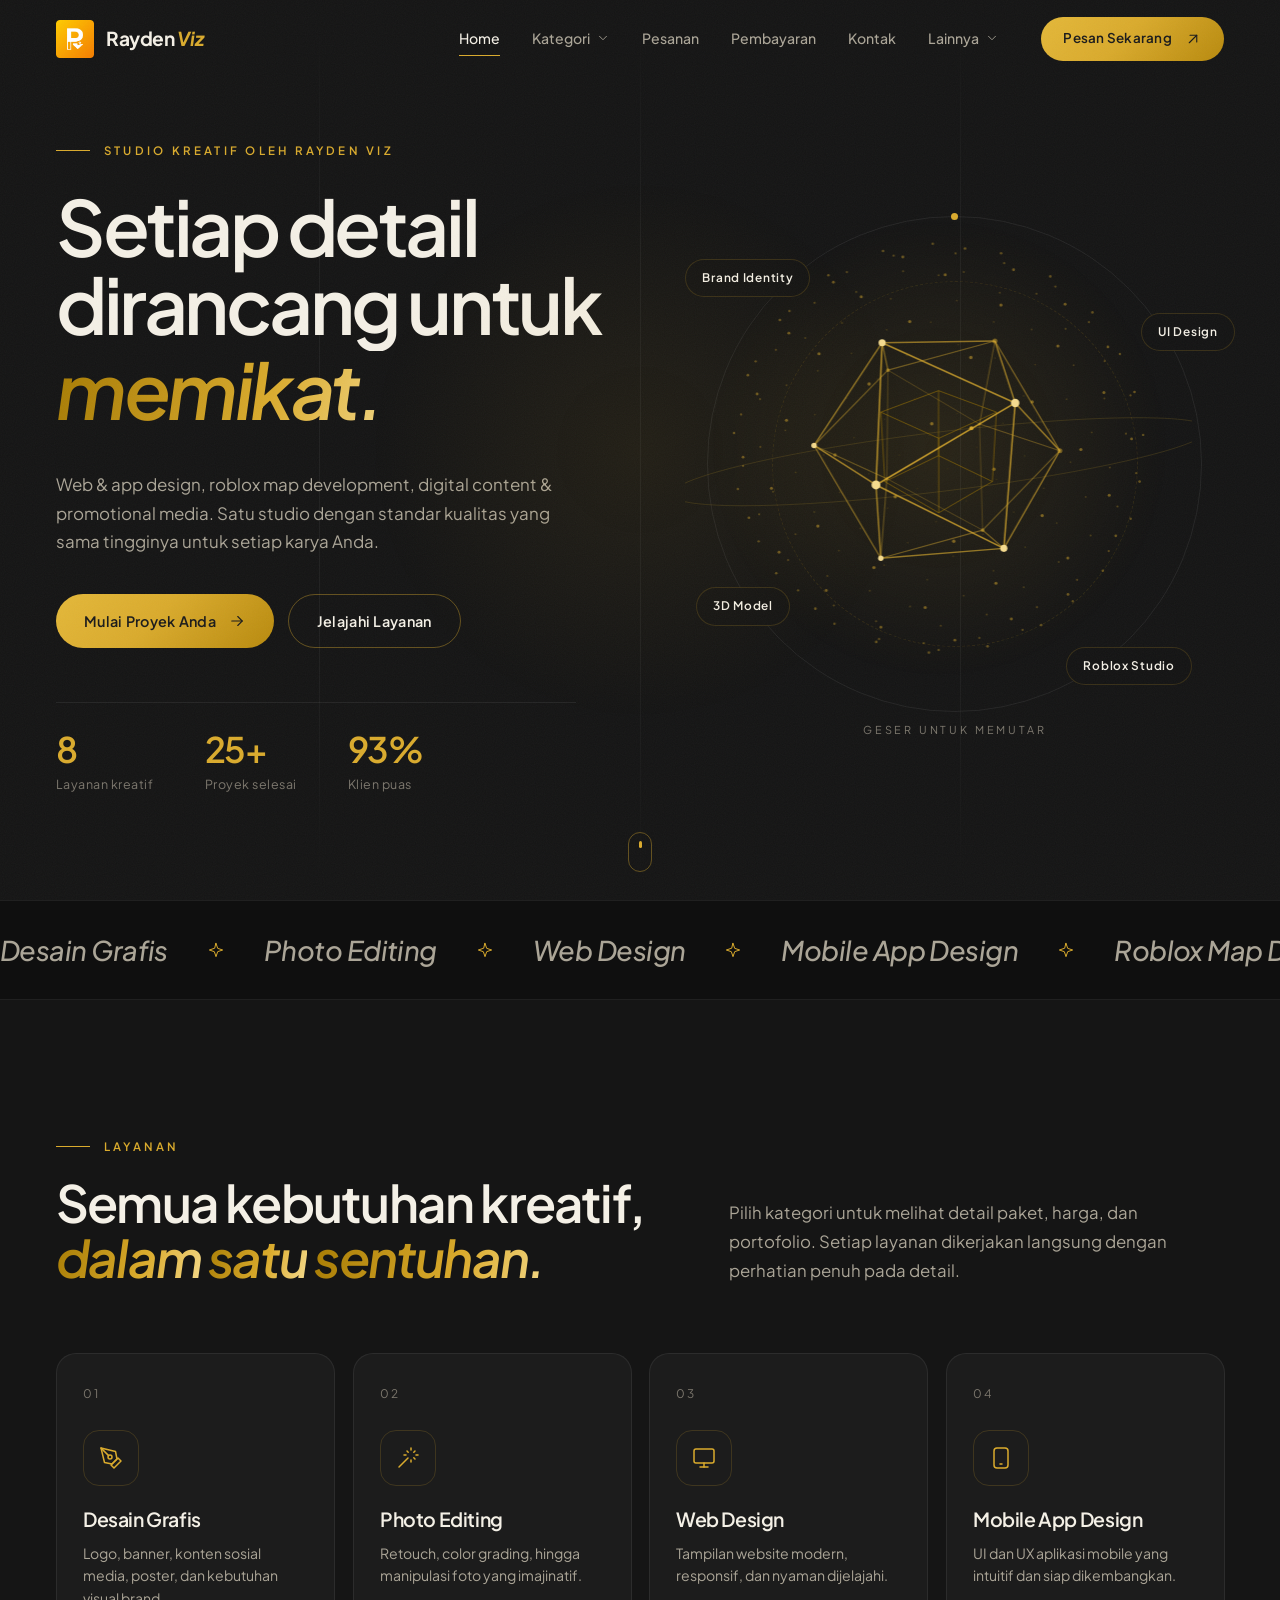
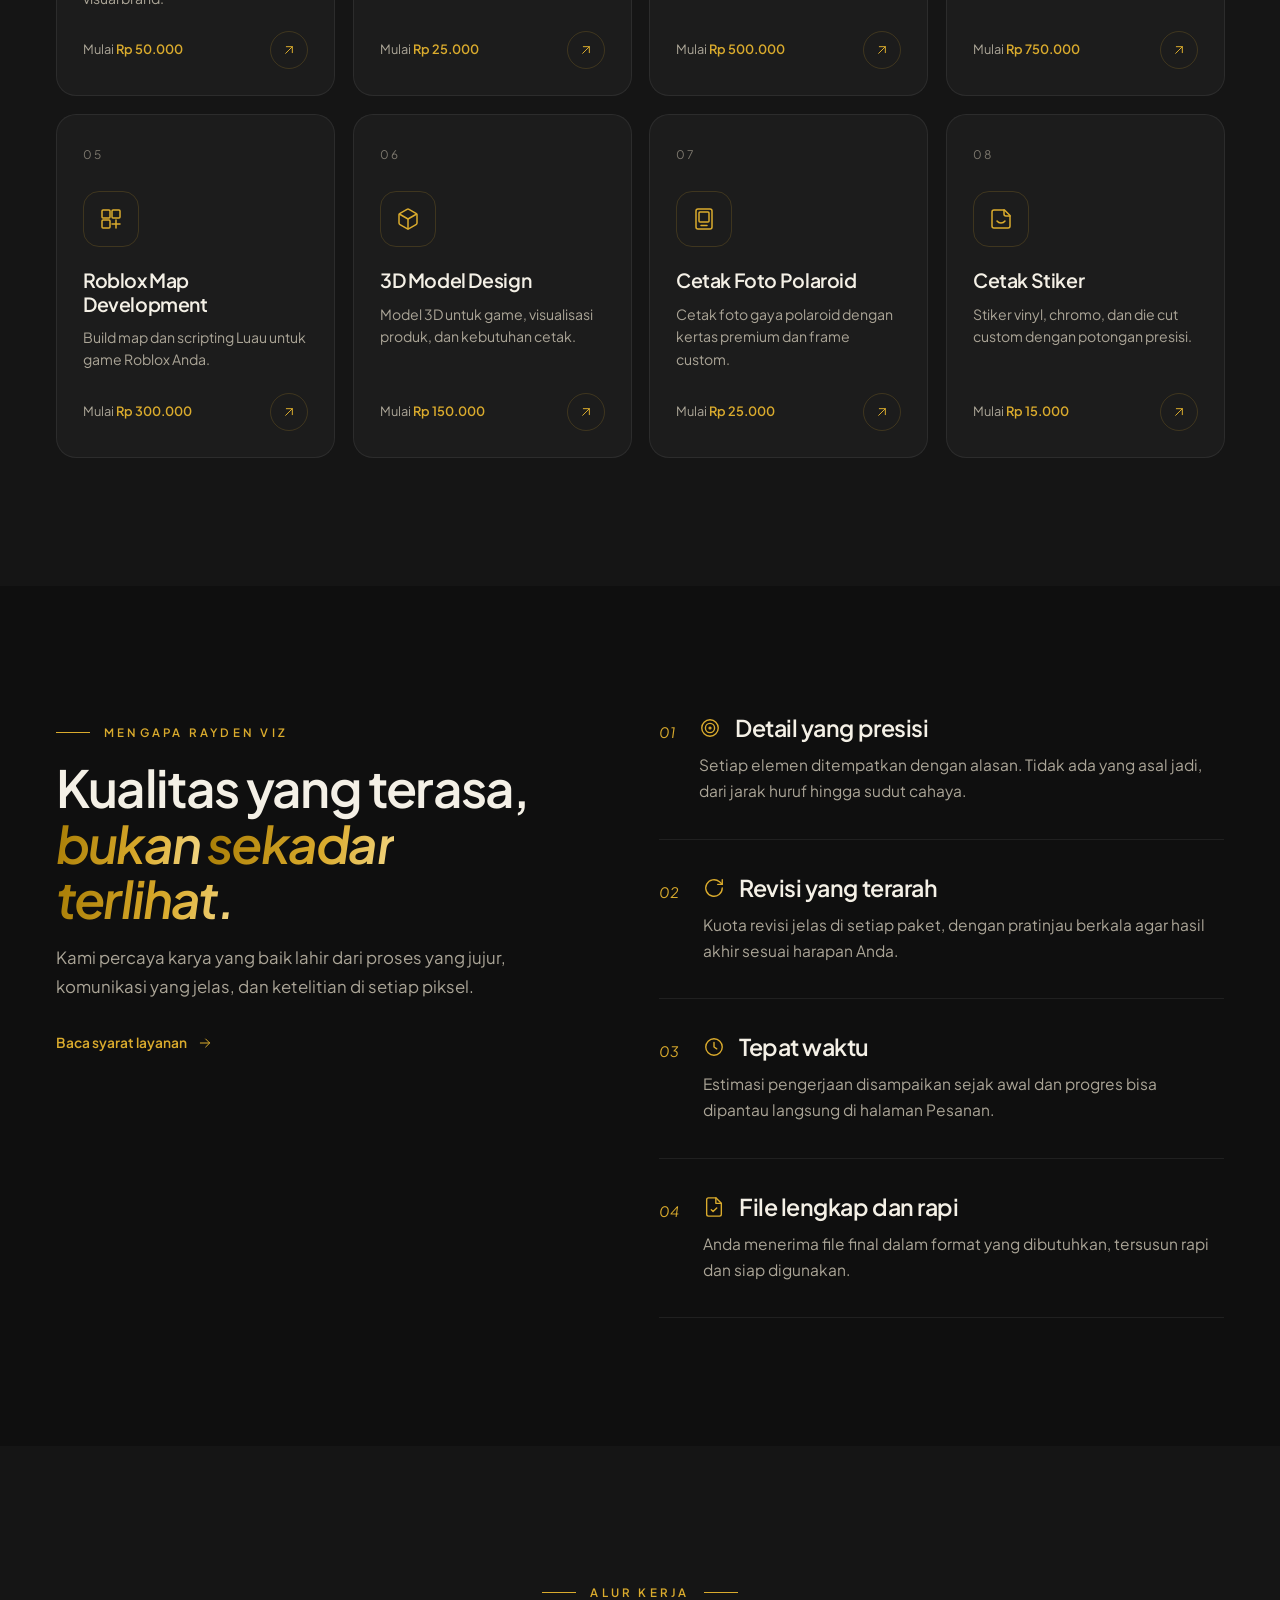
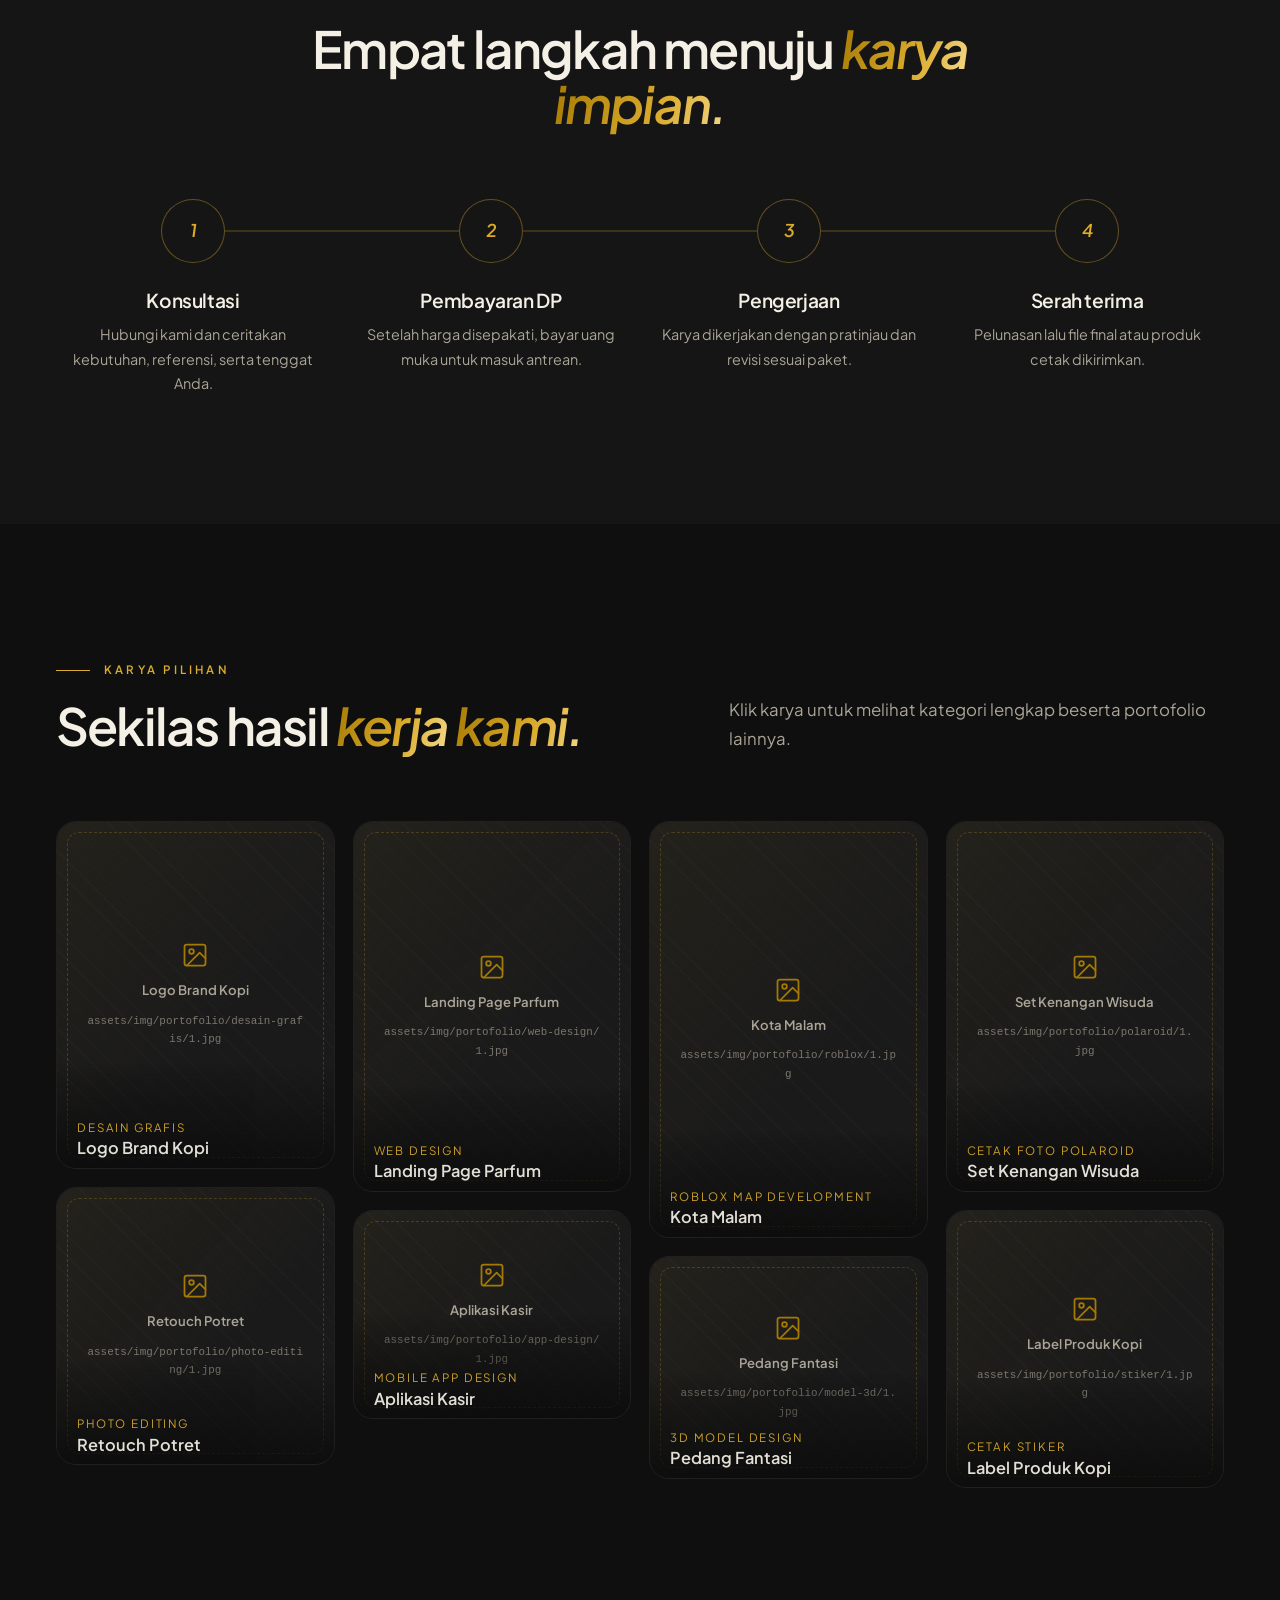
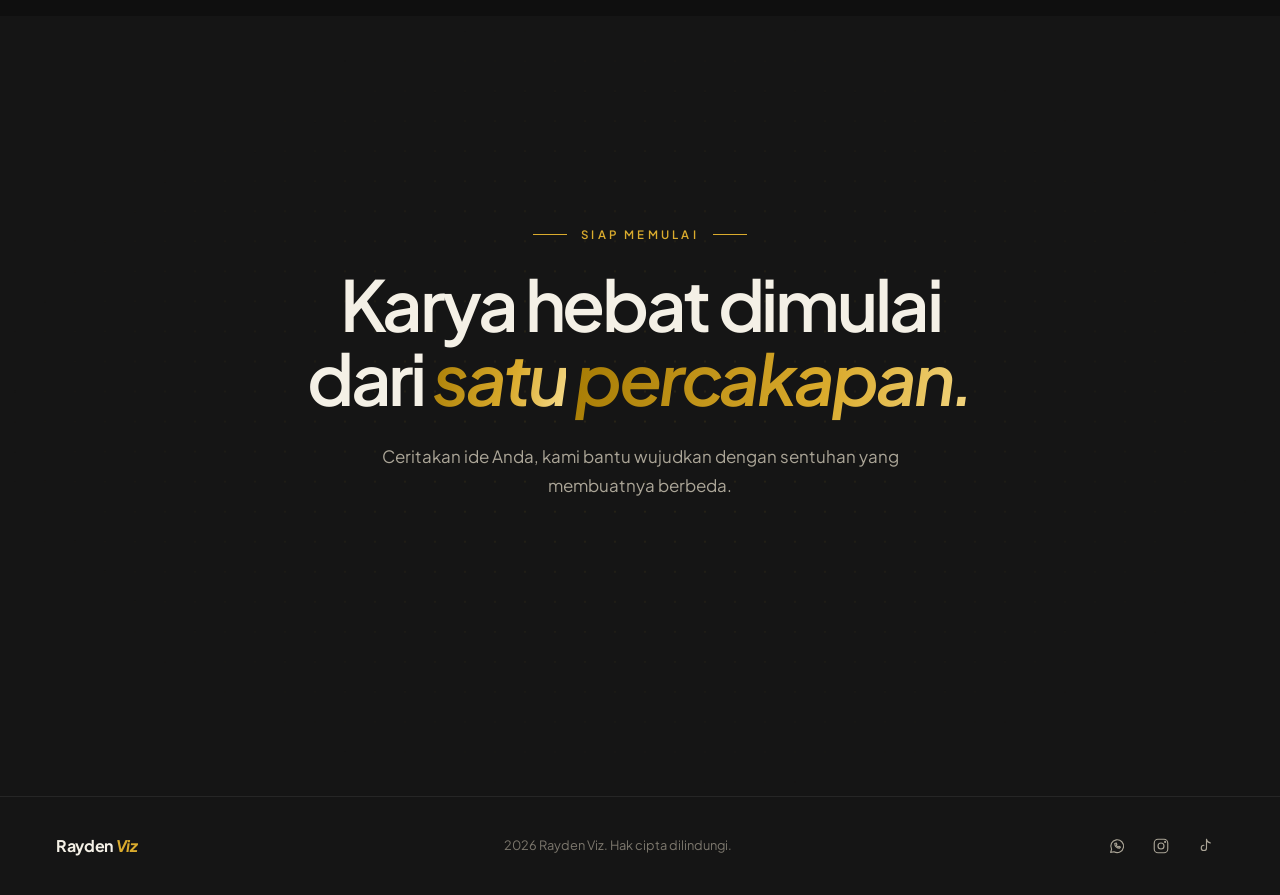
==== index.html @ c9536fb2 "Initial Commit" ====
<!DOCTYPE html>
<html lang="id" class="is-loading">
<head>
  <meta charset="UTF-8">
  <meta name="viewport" content="width=device-width, initial-scale=1">
  <title>Rayden Viz | Studio Kreatif Digital</title>
  <meta name="description" content="Rayden Viz menerima jasa desain grafis, photo editing, web dan mobile app design, Roblox map development, model 3D, cetak polaroid, dan cetak stiker.">
  <meta name="theme-color" content="#151515">
  <link rel="icon" href="assets/img/logo/favicon.svg" type="image/svg+xml">

  <!-- Huruf -->
  <link rel="preconnect" href="https://fonts.googleapis.com">
  <link rel="preconnect" href="https://fonts.gstatic.com" crossorigin>
  <link href="https://fonts.googleapis.com/css2?family=Plus+Jakarta+Sans:ital,wght@0,400;0,500;0,600;0,700;1,500;1,600&display=swap" rel="stylesheet">

  <!-- Gaya umum -->
  <link rel="stylesheet" href="assets/css/base.css">
  <link rel="stylesheet" href="assets/css/layout.css">
  <link rel="stylesheet" href="assets/css/components.css">
  <link rel="stylesheet" href="assets/css/animations.css">
  <!-- Gaya khusus halaman ini -->
  <link rel="stylesheet" href="assets/css/pages/home.css">
</head>
<body data-page="home">

  <!-- Header otomatis dari layout.js -->
  <div id="site-header"></div>

  <main>

    <!-- HERO -->
    <section class="hero">
      <div class="hero-lines" aria-hidden="true"><span></span><span></span><span></span></div>

      <div class="container hero-inner">
        <div class="hero-copy">
          <p class="eyebrow" data-reveal>Studio Kreatif oleh Rayden Viz</p>

          <h1 class="hero-title">
            <span class="hero-line" data-split>Setiap detail</span>
            <span class="hero-line" data-split style="--d:150ms">dirancang untuk</span>
            <span class="hero-line hero-line-gold"><em class="rotator text-gold" data-rotate="memikat.|berkelas.|dikenang.|menjual.">memikat.</em></span>
          </h1>

          <p class="hero-lead" data-reveal style="--d:300ms">
            Web & app design, roblox map development, digital content & promotional media.
            Satu studio dengan standar kualitas yang sama tingginya untuk setiap karya Anda.
          </p>

          <div class="hero-actions" data-reveal style="--d:420ms">
            <a class="btn btn-gold" data-link="wa" href="#" data-magnetic>Mulai Proyek Anda <svg class="icon icon-move" viewBox="0 0 24 24" fill="none" stroke="currentColor" stroke-width="1.5" stroke-linecap="round"><path d="M5 12h14"/><path d="M13 6l6 6-6 6"/></svg></a>
            <a class="btn btn-line" href="#layanan">Jelajahi Layanan</a>
          </div>

          <!-- Ubah angka sesuai data asli -->
          <div class="hero-stats" data-reveal style="--d:540ms">
            <div><strong data-count="8">0</strong><span>Layanan kreatif</span></div>
            <div><strong data-count="25" data-suffix="+">0</strong><span>Proyek selesai</span></div>
            <div><strong data-count="93" data-suffix="%">0</strong><span>Klien puas</span></div>
          </div>
        </div>

        <!-- Objek 3D interaktif -->
        <div class="hero-visual" data-reveal="scale" style="--d:200ms">
          <div class="orbit orbit-1" aria-hidden="true"></div>
          <div class="orbit orbit-2" aria-hidden="true"></div>
          <canvas id="hero3d" aria-label="Objek 3D interaktif, geser untuk memutar"></canvas>
          <span class="float-tag tag-1">Brand Identity</span>
          <span class="float-tag tag-2">UI Design</span>
          <span class="float-tag tag-3">3D Model</span>
          <span class="float-tag tag-4">Roblox Studio</span>
          <span class="drag-hint">Geser untuk memutar</span>
        </div>
      </div>

      <a href="#layanan" class="scroll-cue" aria-label="Gulir ke bawah"><span></span></a>
    </section>

    <!-- TEKS BERJALAN -->
    <div class="marquee" aria-hidden="true">
      <div class="marquee-track" id="marqueeTrack"></div>
    </div>

    <!-- LAYANAN -->
    <section class="section" id="layanan">
      <div class="container">
        <div class="section-head split-head">
          <div>
            <p class="eyebrow" data-reveal>Layanan</p>
            <h2 class="section-title" data-split>Semua kebutuhan kreatif, <em class="text-gold">dalam satu sentuhan.</em></h2>
          </div>
          <p class="section-lead" data-reveal style="--d:200ms">Pilih kategori untuk melihat detail paket, harga, dan portofolio. Setiap layanan dikerjakan langsung dengan perhatian penuh pada detail.</p>
        </div>

        <!-- Kartu layanan diisi oleh home.js -->
        <div class="service-grid" id="serviceGrid"></div>
      </div>
    </section>

    <!-- KEUNGGULAN -->
    <section class="section section-alt">
      <div class="container why">
        <div class="why-intro">
          <p class="eyebrow" data-reveal>Mengapa Rayden Viz</p>
          <h2 class="section-title" data-split>Kualitas yang terasa, <em class="text-gold">bukan sekadar terlihat.</em></h2>
          <p class="section-lead" data-reveal style="--d:200ms">Kami percaya karya yang baik lahir dari proses yang jujur, komunikasi yang jelas, dan ketelitian di setiap piksel.</p>
          <a class="link-arrow" href="tos.html" data-reveal style="--d:300ms">Baca syarat layanan <svg class="icon" viewBox="0 0 24 24" fill="none" stroke="currentColor" stroke-width="1.5" stroke-linecap="round"><path d="M5 12h14"/><path d="M13 6l6 6-6 6"/></svg></a>
        </div>

        <div class="why-list" id="whyList"></div>
      </div>
    </section>

    <!-- PROSES -->
    <section class="section">
      <div class="container">
        <div class="section-head center">
          <p class="eyebrow" data-reveal>Alur Kerja</p>
          <h2 class="section-title" data-split>Empat langkah menuju <em class="text-gold">karya impian.</em></h2>
        </div>

        <div class="process" id="process">
          <svg class="process-line" viewBox="0 0 1000 2" preserveAspectRatio="none" aria-hidden="true"><line x1="0" y1="1" x2="1000" y2="1"/></svg>
        </div>
      </div>
    </section>

    <!-- KARYA PILIHAN -->
    <section class="section section-alt">
      <div class="container">
        <div class="section-head split-head">
          <div>
            <p class="eyebrow" data-reveal>Karya Pilihan</p>
            <h2 class="section-title" data-split>Sekilas hasil <em class="text-gold">kerja kami.</em></h2>
          </div>
          <p class="section-lead" data-reveal style="--d:200ms">Klik karya untuk melihat kategori lengkap beserta portofolio lainnya.</p>
        </div>
        <div class="showcase" id="showcase"></div>
      </div>
    </section>

    <!-- AJAKAN -->
    <section class="cta">
      <canvas class="dot-field" aria-hidden="true"></canvas>
      <div class="container cta-inner">
        <p class="eyebrow" data-reveal>Siap Memulai</p>
        <h2 class="cta-title">
          <span data-split>Karya hebat dimulai</span>
          <span data-split style="--d:150ms">dari <em class="text-gold">satu percakapan.</em></span>
        </h2>
        <p class="cta-lead" data-reveal style="--d:300ms">Ceritakan ide Anda, kami bantu wujudkan dengan sentuhan yang membuatnya berbeda.</p>
        <div class="cta-actions" data-reveal style="--d:420ms">
          <a class="btn btn-gold" data-link="wa" href="#" data-magnetic>Chat via WhatsApp</a>
          <a class="btn btn-line" data-link="ig" href="#" data-magnetic>Kunjungi Instagram</a>
        </div>
      </div>
    </section>

  </main>

  <!-- Footer otomatis dari layout.js -->
  <div id="site-footer"></div>

  <!-- Data dan pengaturan -->
  <script src="assets/js/config.js"></script>
  <script src="assets/js/data/layanan.js"></script>
  <!-- Inti -->
  <script src="assets/js/core/icons.js"></script>
  <script src="assets/js/core/utils.js"></script>
  <script src="assets/js/core/layout.js"></script>
  <script src="assets/js/core/animations.js"></script>
  <script src="assets/js/core/scene.js"></script>
  <!-- Halaman -->
  <script src="assets/js/pages/home.js"></script>
  <script src="assets/js/core/boot.js"></script>
</body>
</html>
---- assets/css/base.css ----
/* =========================================
   BASE
   Variabel warna, reset, dan tipografi dasar
   ========================================= */

:root {
  /* Warna utama */
  --primary: #DAAB2D;
  --secondary: #A57A03;
  --body: #151515;

  /* Warna turunan */
  --gold-soft: #F1D27C;
  --bg-deep: #0f0f0f;
  --bg-darker: #0b0b0b;
  --surface: #1c1c1c;
  --surface-2: #232323;
  --line: rgba(218, 171, 45, 0.18);
  --line-strong: rgba(218, 171, 45, 0.4);
  --line-soft: rgba(255, 255, 255, 0.07);
  --text: #F4F0E6;
  --muted: #ABA597;
  --dim: #7c776d;

  --gold-grad: linear-gradient(110deg, #A57A03 0%, #DAAB2D 30%, #F6DC8F 50%, #DAAB2D 70%, #A57A03 100%);
  --gold-fill: linear-gradient(135deg, #E4B83A 0%, #DAAB2D 45%, #B88A0E 100%);

  /* Huruf */
  --font-display: 'Plus Jakarta Sans', system-ui, sans-serif;
  --font-body: 'Plus Jakarta Sans', system-ui, -apple-system, sans-serif;

  /* Ukuran */
  --container: 1240px;
  --header-h: 78px;
  --radius: 20px;
  --radius-sm: 12px;
  --radius-xs: 8px;

  /* Gerak */
  --ease: cubic-bezier(0.22, 1, 0.36, 1);
  --ease-soft: cubic-bezier(0.45, 0, 0.2, 1);
}

/* Reset */
*, *::before, *::after { box-sizing: border-box; margin: 0; padding: 0; }

html {
  overflow-x: clip;
  scroll-behavior: smooth;
  -webkit-text-size-adjust: 100%;
  scroll-padding-top: calc(var(--header-h) + 20px);
}

body {
  background: var(--body);
  color: var(--text);
  font-family: var(--font-body);
  line-height: 1.7;
  font-size: 15.5px;
  -webkit-font-smoothing: antialiased;
  overflow-x: clip;
  min-height: 100vh;
  display: flex;
  flex-direction: column;
}

main { flex: 1; }
img, svg, canvas { display: block; max-width: 100%; }
a { color: inherit; text-decoration: none; }
button { font: inherit; color: inherit; background: none; border: 0; cursor: pointer; }
input, select, textarea { font: inherit; color: inherit; }
ul, ol { list-style: none; }
::selection { background: var(--primary); color: #1c1c1c; }
:focus-visible { outline: 1px solid var(--primary); outline-offset: 4px; border-radius: 4px; }

/* Scrollbar */
::-webkit-scrollbar { width: 10px; height: 10px; }
::-webkit-scrollbar-track { background: var(--bg-darker); }
::-webkit-scrollbar-thumb { background: #3a3426; border-radius: 10px; border: 2px solid var(--bg-darker); }
::-webkit-scrollbar-thumb:hover { background: var(--secondary); }

/* Tekstur halus di seluruh halaman */
body::after {
  content: "";
  position: fixed;
  inset: 0;
  pointer-events: none;
  z-index: 900;
  opacity: 0.04;
  background-image: url("data:image/svg+xml,%3Csvg xmlns='http://www.w3.org/2000/svg' width='160' height='160'%3E%3Cfilter id='n'%3E%3CfeTurbulence type='fractalNoise' baseFrequency='0.9' numOctaves='2' stitchTiles='stitch'/%3E%3C/filter%3E%3Crect width='100%25' height='100%25' filter='url(%23n)'/%3E%3C/svg%3E");
}

/* Tipografi */
h1, h2, h3, h4 {
  font-family: var(--font-display);
  font-weight: 600;
  line-height: 1.08;
  letter-spacing: -0.035em;
}
h3, h4 { letter-spacing: -0.02em; line-height: 1.2; }

p { color: var(--muted); }

.text-gold {
  background: var(--gold-grad);
  background-size: 220% auto;
  -webkit-background-clip: text;
  background-clip: text;
  color: transparent;
  animation: goldShimmer 7s linear infinite;
}

.italic { font-style: italic; }
.mono { font-family: ui-monospace, 'SFMono-Regular', Menlo, Consolas, monospace; letter-spacing: 0.02em; }

.sr-only {
  position: absolute; width: 1px; height: 1px; overflow: hidden;
  clip: rect(0 0 0 0); white-space: nowrap;
}

/* Wadah dan section */
.container {
  width: 100%;
  max-width: var(--container);
  margin-inline: auto;
  padding-inline: clamp(18px, 4vw, 36px);
}

.section { position: relative; padding-block: clamp(76px, 10vw, 136px); }
.section-alt { background: var(--bg-deep); }
.section-tight { padding-block: clamp(56px, 7vw, 96px); }

.eyebrow {
  display: inline-flex;
  align-items: center;
  gap: 14px;
  font-size: 0.72rem;
  font-weight: 600;
  letter-spacing: 0.28em;
  text-transform: uppercase;
  color: var(--primary);
}
.eyebrow::before {
  content: "";
  width: 34px;
  height: 1px;
  background: currentColor;
  transform-origin: left;
}

.section-head { max-width: 760px; margin-bottom: clamp(40px, 6vw, 68px); }
.section-head.center { margin-inline: auto; text-align: center; }
.section-head.center .eyebrow::after { content: ""; width: 34px; height: 1px; background: currentColor; }
.section-title { font-size: clamp(2rem, 4.4vw, 3.2rem); margin-top: 18px; }
.section-lead { margin-top: 18px; font-size: 1.05rem; max-width: 580px; }
.center .section-lead { margin-inline: auto; }

/* Garis pemisah tipis */
.hairline { height: 1px; background: linear-gradient(90deg, transparent, var(--line), transparent); border: 0; }
---- assets/css/layout.css ----
/* =========================================
   LAYOUT
   Loader, header, navigasi, footer, hero halaman
   ========================================= */

/* ----- Loader dan transisi halaman ----- */
html::before,
html::after {
  position: fixed;
  z-index: 2000;
  pointer-events: none;
  opacity: 0;
  visibility: hidden;
  transition: opacity 0.55s var(--ease), visibility 0.55s;
}
html::before {
  content: "RAYDEN VIZ";
  inset: 0;
  display: grid;
  place-items: center;
  background: var(--body);
  color: var(--primary);
  font-family: var(--font-display);
  font-size: 1rem;
  font-weight: 600;
  letter-spacing: 0.42em;
  text-indent: 0.42em;
}
html::after {
  content: "";
  left: 50%;
  top: calc(50% + 34px);
  width: 120px;
  height: 1px;
  margin-left: -60px;
  background: linear-gradient(90deg, transparent, var(--primary), transparent);
  background-size: 200% 100%;
  animation: loaderLine 1.2s var(--ease-soft) infinite;
}
html.is-loading::before, html.is-loading::after,
html.is-leaving::before, html.is-leaving::after {
  opacity: 1;
  visibility: visible;
  pointer-events: all;
}

/* ----- Header ----- */
.site-header {
  position: fixed;
  inset: 0 0 auto 0;
  z-index: 500;
  height: var(--header-h);
  transition: background 0.5s var(--ease), border-color 0.5s var(--ease), transform 0.5s var(--ease);
  border-bottom: 1px solid transparent;
}
.site-header.is-scrolled {
  background: rgba(21, 21, 21, 0.8);
  backdrop-filter: blur(16px) saturate(140%);
  -webkit-backdrop-filter: blur(16px) saturate(140%);
  border-bottom-color: var(--line-soft);
}
.header-inner {
  height: 100%;
  display: flex;
  align-items: center;
  gap: 28px;
}

/* Logo */
.brand {
  display: inline-flex;
  align-items: center;
  gap: 12px;
  flex-shrink: 0;
  position: relative;
  z-index: 3;
}
.brand-mark { width: 38px; height: 38px; color: var(--primary); transition: transform 0.8s var(--ease); }
.brand:hover .brand-mark { transform: rotate(90deg); }
.brand-mark img { width: 100%; height: 100%; object-fit: contain; }
.brand-text {
  font-family: var(--font-display);
  font-size: 1.2rem;
  font-weight: 700;
  letter-spacing: -0.02em;
  line-height: 1;
}
.brand-text em { font-style: italic; color: var(--primary); }

/* Navigasi desktop */
.nav { margin-left: auto; }
.nav-list { display: flex; align-items: center; gap: 4px; }
.nav-link {
  position: relative;
  display: inline-flex;
  align-items: center;
  gap: 6px;
  padding: 10px 14px;
  font-size: 0.88rem;
  font-weight: 500;
  color: var(--muted);
  transition: color 0.35s var(--ease);
}
.nav-link::after {
  content: "";
  position: absolute;
  left: 14px; right: 14px; bottom: 4px;
  height: 1px;
  background: var(--primary);
  transform: scaleX(0);
  transform-origin: right;
  transition: transform 0.5s var(--ease);
}
.nav-link:hover, .nav-link.is-active, .has-drop.is-open > .nav-link { color: var(--text); }
.nav-link:hover::after, .nav-link.is-active::after { transform: scaleX(1); transform-origin: left; }
.nav-link .icon { width: 14px; height: 14px; transition: transform 0.4s var(--ease); }
.has-drop.is-open > .nav-link .icon { transform: rotate(180deg); }

/* Dropdown */
.has-drop { position: relative; }
.dropdown {
  position: absolute;
  top: calc(100% + 14px);
  left: 50%;
  min-width: 260px;
  padding: 10px;
  background: rgba(24, 24, 24, 0.97);
  border: 1px solid var(--line);
  border-radius: var(--radius);
  opacity: 0;
  visibility: hidden;
  transform: translate(-50%, 10px);
  transition: opacity 0.4s var(--ease), transform 0.4s var(--ease), visibility 0.4s;
}
.dropdown::before { content: ""; position: absolute; left: 0; right: 0; top: -16px; height: 16px; }
.dropdown-wide { min-width: 560px; }
.dropdown-grid { display: grid; gap: 2px; }
.dropdown-wide .dropdown-grid { grid-template-columns: 1fr 1fr; }

.has-drop.is-open > .dropdown {
  opacity: 1;
  visibility: visible;
  transform: translate(-50%, 0);
}

.drop-item {
  display: flex;
  align-items: center;
  gap: 14px;
  padding: 12px 14px;
  border-radius: var(--radius-sm);
  transition: background 0.35s var(--ease);
}
.drop-item:hover, .drop-item.is-active { background: rgba(218, 171, 45, 0.08); }
.drop-icon {
  width: 38px; height: 38px;
  flex-shrink: 0;
  display: grid; place-items: center;
  border: 1px solid var(--line);
  border-radius: 10px;
  color: var(--primary);
  transition: background 0.35s var(--ease), color 0.35s var(--ease);
}
.drop-icon .icon { width: 18px; height: 18px; }
.drop-item:hover .drop-icon { background: var(--primary); color: #1d1d1d; }
.drop-name { display: block; font-size: 0.9rem; font-weight: 600; color: var(--text); line-height: 1.3; }
.drop-sub { display: block; font-size: 0.76rem; color: var(--dim); line-height: 1.4; }

.header-cta { flex-shrink: 0; }

/* Tombol menu mobile */
.nav-toggle {
  display: none;
  position: relative;
  z-index: 3;
  width: 44px; height: 44px;
  border: 1px solid var(--line);
  border-radius: 50%;
  margin-left: auto;
}
.nav-toggle span {
  position: absolute;
  left: 13px; right: 13px;
  height: 1px;
  background: var(--text);
  transition: transform 0.5s var(--ease), top 0.5s var(--ease);
}
.nav-toggle span:nth-child(1) { top: 18px; }
.nav-toggle span:nth-child(2) { top: 25px; }
.nav-open .nav-toggle span:nth-child(1) { top: 21.5px; transform: rotate(45deg); }
.nav-open .nav-toggle span:nth-child(2) { top: 21.5px; transform: rotate(-45deg); }

/* ----- Navigasi tablet dan mobile ----- */
@media (max-width: 1080px) {
  .nav-toggle { display: block; }
  .site-header .header-cta { display: none; }

  .nav {
    position: fixed;
    inset: 0;
    z-index: 2;
    margin: 0;
    padding: calc(var(--header-h) + 16px) clamp(18px, 5vw, 40px) 40px;
    background: var(--bg-darker);
    overflow-y: auto;
    opacity: 0;
    visibility: hidden;
    clip-path: inset(0 0 100% 0);
    transition: clip-path 0.7s var(--ease), opacity 0.4s var(--ease), visibility 0.7s;
  }
  .nav-open .nav { opacity: 1; visibility: visible; clip-path: inset(0 0 0 0); }
  .nav-open { overflow: hidden; }
  .nav-open .site-header { background: transparent; border-color: transparent; backdrop-filter: none; }

  .nav-list { flex-direction: column; align-items: stretch; gap: 0; }
  .nav-list > li {
    border-bottom: 1px solid var(--line-soft);
    opacity: 0;
    transform: translateY(18px);
    transition: opacity 0.6s var(--ease), transform 0.6s var(--ease);
  }
  .nav-open .nav-list > li { opacity: 1; transform: none; }
  .nav-open .nav-list > li:nth-child(1) { transition-delay: 0.12s; }
  .nav-open .nav-list > li:nth-child(2) { transition-delay: 0.17s; }
  .nav-open .nav-list > li:nth-child(3) { transition-delay: 0.22s; }
  .nav-open .nav-list > li:nth-child(4) { transition-delay: 0.27s; }
  .nav-open .nav-list > li:nth-child(5) { transition-delay: 0.32s; }
  .nav-open .nav-list > li:nth-child(6) { transition-delay: 0.37s; }

  .nav-link {
    width: 100%;
    justify-content: space-between;
    padding: 18px 2px;
    font-family: var(--font-display);
    font-size: 1.5rem;
    font-weight: 600;
    letter-spacing: -0.03em;
    color: var(--text);
  }
  .nav-link::after { display: none; }
  .nav-link.is-active { color: var(--primary); }
  .nav-link .icon { width: 20px; height: 20px; }

  /* Dropdown jadi akordeon */
  .dropdown, .dropdown-wide {
    position: static;
    min-width: 0;
    padding: 0;
    background: none;
    border: 0;
    backdrop-filter: none;
    transform: none;
    opacity: 1;
    visibility: visible;
    display: grid;
    grid-template-rows: 0fr;
    transition: grid-template-rows 0.55s var(--ease);
  }
  .dropdown > .dropdown-grid { overflow: hidden; min-height: 0; }
  .has-drop.is-open > .dropdown { transform: none; grid-template-rows: 1fr; }
  .dropdown-wide .dropdown-grid { grid-template-columns: 1fr; }
  .dropdown-grid { padding-bottom: 0; }
  .has-drop.is-open .dropdown-grid { padding-bottom: 14px; }
  .drop-item { padding: 10px 4px; }
}

/* ----- Footer minimalis ----- */
.site-footer {
  border-top: 1px solid var(--line-soft);
  padding-block: 30px;
}
.footer-inner {
  display: flex;
  align-items: center;
  justify-content: space-between;
  gap: 18px;
  flex-wrap: wrap;
}
.footer-brand { font-family: var(--font-display); font-size: 1rem; font-weight: 700; letter-spacing: -0.02em; }
.footer-brand em { color: var(--primary); }
.footer-copy { font-size: 0.8rem; color: var(--dim); }
.footer-social { display: flex; gap: 6px; }
.footer-social a {
  width: 38px; height: 38px;
  display: grid; place-items: center;
  border-radius: 50%;
  color: var(--muted);
  transition: color 0.35s var(--ease), background 0.35s var(--ease);
}
.footer-social a:hover { color: var(--primary); background: rgba(218, 171, 45, 0.08); }
.footer-social .icon { width: 18px; height: 18px; }

@media (max-width: 600px) {
  .footer-inner { flex-direction: column; text-align: center; gap: 12px; }
  .footer-copy { order: 3; }
}

/* ----- Hero halaman dalam ----- */
.page-hero {
  position: relative;
  padding: calc(var(--header-h) + clamp(56px, 9vw, 110px)) 0 clamp(48px, 7vw, 84px);
  overflow: hidden;
  isolation: isolate;
}
.page-hero canvas.dot-field {
  position: absolute;
  inset: 0;
  width: 100%; height: 100%;
  z-index: -1;
  opacity: 0.9;
  -webkit-mask-image: radial-gradient(ellipse at 70% 40%, #000 0%, transparent 70%);
  mask-image: radial-gradient(ellipse at 70% 40%, #000 0%, transparent 70%);
}
.page-hero h1 { font-size: clamp(2.4rem, 6vw, 4.4rem); margin-top: 18px; max-width: 900px; }
.page-hero p.lead { margin-top: 20px; max-width: 600px; font-size: 1.08rem; }

.breadcrumb {
  display: flex;
  align-items: center;
  flex-wrap: wrap;
  gap: 10px;
  font-size: 0.8rem;
  color: var(--dim);
  margin-bottom: 26px;
}
.breadcrumb a { transition: color 0.3s; }
.breadcrumb a:hover { color: var(--primary); }
.breadcrumb .sep { width: 18px; height: 1px; background: var(--dim); }
.breadcrumb [aria-current] { color: var(--muted); }

/* ----- Kursor dan cahaya latar (desktop) ----- */
.cursor {
  position: fixed;
  top: 0; left: 0;
  z-index: 1500;
  width: 34px; height: 34px;
  margin: -17px 0 0 -17px;
  border: 1px solid rgba(218, 171, 45, 0.55);
  border-radius: 50%;
  pointer-events: none;
  display: grid;
  place-items: center;
  font-size: 0.6rem;
  font-weight: 700;
  letter-spacing: 0.18em;
  color: #1d1d1d;
  transition: width 0.45s var(--ease), height 0.45s var(--ease), margin 0.45s var(--ease),
              background 0.45s var(--ease), border-color 0.45s var(--ease), opacity 0.3s;
  opacity: 0;
}
.cursor.is-on { opacity: 1; }
.cursor.is-hover { width: 56px; height: 56px; margin: -28px 0 0 -28px; background: rgba(218, 171, 45, 0.08); }
.cursor.is-view { width: 78px; height: 78px; margin: -39px 0 0 -39px; background: var(--primary); border-color: var(--primary); }
.cursor.is-down { width: 26px; height: 26px; margin: -13px 0 0 -13px; }

.ambient {
  position: fixed;
  top: 0; left: 0;
  width: 620px; height: 620px;
  margin: -310px 0 0 -310px;
  border-radius: 50%;
  background: radial-gradient(circle, rgba(218, 171, 45, 0.07) 0%, transparent 62%);
  pointer-events: none;
  z-index: 0;
}

@media (hover: none), (pointer: coarse) {
  .cursor, .ambient { display: none; }
}
---- assets/css/components.css ----
/* =========================================
   KOMPONEN
   Tombol, kartu, chip, slot gambar, form, toast, lightbox, akordeon
   ========================================= */

/* ----- Ikon ----- */
.icon { width: 20px; height: 20px; flex-shrink: 0; }

/* ----- Tombol ----- */
.btn {
  --btn-h: 54px;
  position: relative;
  display: inline-flex;
  align-items: center;
  justify-content: center;
  gap: 12px;
  height: var(--btn-h);
  padding: 0 28px;
  border-radius: 100px;
  font-size: 0.9rem;
  font-weight: 600;
  letter-spacing: 0.02em;
  white-space: nowrap;
  overflow: hidden;
  isolation: isolate;
  transition: color 0.45s var(--ease), border-color 0.45s var(--ease), background 0.45s var(--ease), transform 0.45s var(--ease);
}
.btn .icon { width: 18px; height: 18px; transition: transform 0.5s var(--ease); }
.btn:hover .icon-move { transform: translateX(4px); }
.btn:hover .icon-diag { transform: translate(3px, -3px); }
.btn-sm { --btn-h: 44px; padding: 0 22px; font-size: 0.84rem; }
.btn-block { width: 100%; }

/* Tombol emas */
.btn-gold { background: var(--gold-fill); color: #1b1b1b; }
.btn-gold::before {
  content: "";
  position: absolute;
  inset: 0;
  z-index: -1;
  background: linear-gradient(110deg, transparent 30%, rgba(255, 245, 210, 0.55) 50%, transparent 70%);
  transform: translateX(-120%);
  transition: transform 0.9s var(--ease);
}
.btn-gold:hover::before { transform: translateX(120%); }

/* Tombol garis */
.btn-line { border: 1px solid var(--line-strong); color: var(--text); }
.btn-line::before {
  content: "";
  position: absolute;
  inset: 0;
  z-index: -1;
  background: var(--primary);
  transform: translateY(101%);
  border-radius: inherit;
  transition: transform 0.55s var(--ease);
}
.btn-line:hover { color: #1b1b1b; border-color: var(--primary); }
.btn-line:hover::before { transform: translateY(0); }

/* Tombol teks */
.link-arrow {
  display: inline-flex;
  align-items: center;
  gap: 10px;
  font-size: 0.86rem;
  font-weight: 600;
  color: var(--primary);
}
.link-arrow .icon { width: 16px; height: 16px; transition: transform 0.45s var(--ease); }
.link-arrow:hover .icon { transform: translateX(4px); }

/* Tombol ikon bulat */
.icon-btn {
  width: 42px; height: 42px;
  display: inline-grid;
  place-items: center;
  border-radius: 50%;
  border: 1px solid var(--line);
  color: var(--muted);
  transition: all 0.4s var(--ease);
}
.icon-btn:hover { color: #1b1b1b; background: var(--primary); border-color: var(--primary); }
.icon-btn .icon { width: 17px; height: 17px; }

/* ----- Chip filter ----- */
.chips { display: flex; flex-wrap: wrap; gap: 10px; }
.chip {
  position: relative;
  padding: 9px 20px;
  border: 1px solid var(--line-soft);
  border-radius: 100px;
  font-size: 0.82rem;
  font-weight: 500;
  color: var(--muted);
  transition: all 0.4s var(--ease);
}
.chip:hover { color: var(--text); border-color: var(--line-strong); }
.chip.is-active { background: var(--primary); border-color: var(--primary); color: #1b1b1b; }
.chip .count { margin-left: 6px; opacity: 0.6; font-size: 0.74rem; }

/* ----- Badge ----- */
.badge {
  display: inline-flex;
  align-items: center;
  gap: 8px;
  padding: 6px 14px;
  border-radius: 100px;
  font-size: 0.74rem;
  font-weight: 600;
  letter-spacing: 0.04em;
  border: 1px solid var(--line);
  color: var(--primary);
}

/* ----- Kartu dasar ----- */
.card {
  position: relative;
  background: var(--surface);
  border: 1px solid var(--line-soft);
  border-radius: var(--radius);
  transition: border-color 0.5s var(--ease), background 0.5s var(--ease);
}
.card:hover { border-color: var(--line); }

/* Kilau emas mengikuti kursor (dipakai elemen dengan data-tilt) */
.sheen {
  position: absolute;
  inset: 0;
  border-radius: inherit;
  pointer-events: none;
  background: radial-gradient(420px circle at var(--mx, 50%) var(--my, 50%), rgba(218, 171, 45, 0.12), transparent 45%);
  opacity: 0;
  transition: opacity 0.5s var(--ease);
}
[data-tilt]:hover .sheen { opacity: 1; }

[data-tilt] {
  transform: perspective(1100px) rotateX(var(--rx, 0deg)) rotateY(var(--ry, 0deg));
  transform-style: preserve-3d;
  transition: transform 0.7s var(--ease);
  will-change: transform;
}
[data-tilt].is-tilting { transition: transform 0.12s linear; }

/* ----- Slot gambar (tempat menaruh foto) ----- */
.img-slot {
  position: relative;
  overflow: hidden;
  background: #1a1a1a;
  border-radius: inherit;
}
.img-slot img {
  width: 100%;
  height: 100%;
  object-fit: cover;
  opacity: 0;
  transform: scale(1.04);
  transition: opacity 0.9s var(--ease), transform 1.2s var(--ease);
}
.img-slot.is-loaded img { opacity: 1; transform: scale(1); }
.img-slot.fit-contain img { object-fit: contain; }

.img-ph {
  position: absolute;
  inset: 0;
  display: none;
  flex-direction: column;
  align-items: center;
  justify-content: center;
  gap: 10px;
  padding: 18px;
  text-align: center;
  color: var(--dim);
  background:
    linear-gradient(135deg, rgba(218, 171, 45, 0.05), transparent 60%),
    repeating-linear-gradient(45deg, rgba(255, 255, 255, 0.018) 0 1px, transparent 1px 14px);
}
.img-ph::before {
  content: "";
  position: absolute;
  inset: 10px;
  border: 1px dashed rgba(218, 171, 45, 0.22);
  border-radius: calc(var(--radius) - 8px);
}
.img-ph .icon { width: 28px; height: 28px; color: var(--secondary); }
.img-ph strong { font-size: 0.82rem; font-weight: 600; color: var(--muted); }
.img-ph code {
  font-size: 0.68rem;
  color: var(--dim);
  word-break: break-all;
  max-width: 90%;
  font-family: ui-monospace, Menlo, Consolas, monospace;
}
.img-slot.is-empty img { display: none; }
.img-slot.is-empty .img-ph { display: flex; }
.img-slot.is-empty { aspect-ratio: var(--ratio, 4 / 3); }

/* ----- Form ----- */
.field { display: grid; gap: 8px; }
.field label { font-size: 0.78rem; font-weight: 600; letter-spacing: 0.08em; text-transform: uppercase; color: var(--muted); }
.input {
  width: 100%;
  padding: 15px 18px;
  background: var(--bg-darker);
  border: 1px solid var(--line-soft);
  border-radius: var(--radius-sm);
  font-size: 0.95rem;
  color: var(--text);
  outline: none;
  transition: border-color 0.35s var(--ease), background 0.35s var(--ease);
}
.input::placeholder { color: var(--dim); }
.input:focus { border-color: var(--primary); background: #0d0d0d; }
textarea.input { min-height: 140px; resize: vertical; line-height: 1.6; }
select.input {
  appearance: none;
  background-image: url("data:image/svg+xml,%3Csvg xmlns='http://www.w3.org/2000/svg' viewBox='0 0 24 24' fill='none' stroke='%23DAAB2D' stroke-width='1.5'%3E%3Cpath d='M6 9l6 6 6-6'/%3E%3C/svg%3E");
  background-repeat: no-repeat;
  background-position: right 16px center;
  background-size: 18px;
  padding-right: 46px;
}
select.input option { background: #151515; }

.search-box { position: relative; }
.search-box .icon { position: absolute; left: 18px; top: 50%; transform: translateY(-50%); width: 18px; height: 18px; color: var(--dim); pointer-events: none; }
.search-box .input { padding-left: 50px; border-radius: 100px; }

/* ----- Toast ----- */
.toast {
  position: fixed;
  left: 50%;
  bottom: 28px;
  z-index: 1800;
  display: flex;
  align-items: center;
  gap: 12px;
  max-width: calc(100% - 32px);
  padding: 14px 22px;
  background: #0f0f0f;
  border: 1px solid var(--line-strong);
  border-radius: 100px;
  font-size: 0.86rem;
  color: var(--text);
  transform: translate(-50%, 24px);
  opacity: 0;
  pointer-events: none;
  transition: opacity 0.45s var(--ease), transform 0.45s var(--ease);
}
.toast .icon { width: 18px; height: 18px; color: var(--primary); }
.toast.is-show { opacity: 1; transform: translate(-50%, 0); }

/* ----- Lightbox ----- */
.lightbox {
  position: fixed;
  inset: 0;
  z-index: 1700;
  display: grid;
  grid-template-columns: auto 1fr auto;
  align-items: center;
  gap: 16px;
  padding: 70px clamp(12px, 3vw, 32px) 40px;
  background: rgba(8, 8, 8, 0.94);
  backdrop-filter: blur(10px);
  -webkit-backdrop-filter: blur(10px);
  opacity: 0;
  visibility: hidden;
  transition: opacity 0.5s var(--ease), visibility 0.5s;
}
.lightbox.is-open { opacity: 1; visibility: visible; }
.lb-figure {
  height: 100%;
  min-height: 0;
  display: flex;
  flex-direction: column;
  align-items: center;
  justify-content: center;
  gap: 18px;
}
.lb-stage {
  position: relative;
  max-width: 100%;
  max-height: calc(100% - 50px);
  display: flex;
  align-items: center;
  justify-content: center;
  transform: scale(0.96);
  opacity: 0;
  transition: transform 0.6s var(--ease), opacity 0.5s var(--ease);
}
.lightbox.is-open .lb-stage.is-ready { transform: none; opacity: 1; }
.lb-stage img { max-width: 100%; max-height: 74vh; border-radius: var(--radius-sm); object-fit: contain; }
.lb-stage .lb-empty {
  width: min(520px, 80vw);
  aspect-ratio: 4 / 3;
  border-radius: var(--radius);
  border: 1px dashed var(--line-strong);
  display: grid;
  place-items: center;
  text-align: center;
  padding: 24px;
  color: var(--muted);
  font-size: 0.9rem;
}
.lb-caption { text-align: center; }
.lb-caption strong { display: block; font-family: var(--font-display); font-size: 1.15rem; font-weight: 600; }
.lb-caption span { font-size: 0.8rem; color: var(--dim); letter-spacing: 0.1em; text-transform: uppercase; }
.lb-close { position: absolute; top: 18px; right: 18px; }
.lb-count { position: absolute; top: 28px; left: 50%; transform: translateX(-50%); font-size: 0.78rem; letter-spacing: 0.2em; color: var(--dim); }
.lightbox .icon-btn { background: rgba(20, 20, 20, 0.85); width: 48px; height: 48px; }
@media (max-width: 640px) {
  .lightbox { grid-template-columns: 1fr; padding-bottom: 96px; }
  .lb-prev, .lb-next { position: absolute; bottom: 28px; }
  .lb-prev { left: calc(50% - 60px); }
  .lb-next { right: calc(50% - 60px); }
}

/* ----- Akordeon ----- */
.acc-item { border-bottom: 1px solid var(--line-soft); }
.acc-head {
  width: 100%;
  display: flex;
  align-items: center;
  justify-content: space-between;
  gap: 20px;
  padding: 24px 0;
  text-align: left;
  font-family: var(--font-display);
  font-size: clamp(1.02rem, 1.8vw, 1.2rem);
  font-weight: 600;
  letter-spacing: -0.015em;
  transition: color 0.35s var(--ease);
}
.acc-head:hover { color: var(--primary); }
.acc-sign { position: relative; width: 34px; height: 34px; flex-shrink: 0; border: 1px solid var(--line); border-radius: 50%; transition: all 0.45s var(--ease); }
.acc-sign::before, .acc-sign::after {
  content: "";
  position: absolute;
  left: 50%; top: 50%;
  width: 12px; height: 1px;
  margin: 0 0 0 -6px;
  background: currentColor;
  transition: transform 0.45s var(--ease);
}
.acc-sign::after { transform: rotate(90deg); }
.acc-item.is-open .acc-sign { background: var(--primary); border-color: var(--primary); color: #1b1b1b; }
.acc-item.is-open .acc-sign::after { transform: rotate(0deg); }
.acc-body { display: grid; grid-template-rows: 0fr; transition: grid-template-rows 0.55s var(--ease); }
.acc-item.is-open .acc-body { grid-template-rows: 1fr; }
.acc-inner { overflow: hidden; min-height: 0; }
.acc-inner p { padding-bottom: 24px; max-width: 720px; }

/* ----- Baris salin (nomor rekening dll) ----- */
.copy-num {
  display: inline-flex;
  align-items: center;
  gap: 10px;
  font-size: 1.08rem;
  font-weight: 600;
  letter-spacing: 0.06em;
  color: var(--text);
}

/* ----- Logo metode pembayaran ----- */
.pay-logo {
  position: relative;
  width: 58px; height: 58px;
  flex-shrink: 0;
  border-radius: 16px;
  background: #f6f3ea;
  overflow: hidden;
  display: grid;
  place-items: center;
}
.pay-logo img { width: 78%; height: 78%; object-fit: contain; }
.pay-logo .pay-fallback {
  position: absolute;
  inset: 0;
  display: none;
  place-items: center;
  font-size: 0.72rem;
  font-weight: 800;
  letter-spacing: 0.04em;
  color: #fff;
  background: var(--brand, #555);
}
.pay-logo.is-empty img { display: none; }
.pay-logo.is-empty .pay-fallback { display: grid; }

/* ----- Status pesanan ----- */
.status {
  display: inline-flex;
  align-items: center;
  gap: 8px;
  padding: 6px 14px 6px 12px;
  border-radius: 100px;
  font-size: 0.74rem;
  font-weight: 600;
  white-space: nowrap;
  color: var(--c);
  background: color-mix(in srgb, var(--c) 12%, transparent);
}
.status::before {
  content: "";
  width: 7px; height: 7px;
  border-radius: 50%;
  background: var(--c);
}
.status.is-live::before { animation: pulseDot 1.8s ease-in-out infinite; }
.status-antre { --c: #9AA3B5; }
.status-proses { --c: #DAAB2D; }
.status-revisi { --c: #D98E5B; }
.status-selesai { --c: #7FB98A; }

/* Bar progres */
.progress { height: 3px; background: rgba(255, 255, 255, 0.07); border-radius: 3px; overflow: hidden; }
.progress span {
  display: block;
  height: 100%;
  width: 0;
  background: var(--gold-fill);
  border-radius: inherit;
  transition: width 1.6s var(--ease);
}

/* Kosong */
.empty-state {
  padding: 60px 20px;
  text-align: center;
  border: 1px dashed var(--line);
  border-radius: var(--radius);
}
.empty-state h3 { font-size: 1.3rem; margin-bottom: 8px; }
---- assets/css/animations.css ----
/* =========================================
   ANIMASI
   Keyframe dan efek muncul saat scroll
   ========================================= */

@keyframes goldShimmer {
  0% { background-position: 0% center; }
  100% { background-position: 220% center; }
}

@keyframes loaderLine {
  0% { background-position: 200% 0; }
  100% { background-position: -200% 0; }
}

@keyframes pulseDot {
  0%, 100% { box-shadow: 0 0 0 0 color-mix(in srgb, var(--c) 60%, transparent); }
  50% { box-shadow: 0 0 0 6px transparent; }
}

@keyframes floatY {
  0%, 100% { transform: translateY(0); }
  50% { transform: translateY(-12px); }
}

@keyframes spinSlow { to { transform: rotate(360deg); } }

@keyframes marquee {
  from { transform: translateX(0); }
  to { transform: translateX(-50%); }
}

@keyframes drawLine { to { stroke-dashoffset: 0; } }

/* Muncul saat discroll */
[data-reveal] {
  opacity: 0;
  transform: translateY(34px);
  transition: opacity 1.1s var(--ease), transform 1.1s var(--ease);
  transition-delay: var(--d, 0ms);
}
[data-reveal="fade"] { transform: none; }
[data-reveal="left"] { transform: translateX(-34px); }
[data-reveal="right"] { transform: translateX(34px); }
[data-reveal="scale"] { transform: scale(0.94); }
[data-reveal].is-visible { opacity: 1; transform: none; }
@media (max-width: 768px) {
  [data-reveal="left"]:not(.is-visible), [data-reveal="right"]:not(.is-visible) { transform: translateY(34px); }
}

/* Garis eyebrow tumbuh */
[data-reveal] .eyebrow::before, .eyebrow[data-reveal]::before {
  transform: scaleX(0);
  transition: transform 1.2s var(--ease) 0.2s;
}
.is-visible .eyebrow::before, .eyebrow.is-visible::before { transform: scaleX(1); }

/* Teks per kata */
[data-split] .w { display: inline-block; overflow: hidden; vertical-align: top; padding: 0 0.06em 0.1em 0; margin: 0 -0.06em -0.1em 0; }
[data-split] .wi {
  display: inline-block;
  transform: translateY(105%);
  transition: transform 1.1s var(--ease);
  transition-delay: calc(var(--i) * 55ms + var(--d, 0ms));
}
[data-split].is-visible .wi { transform: none; }

/* Pergantian kata */
.rotator { display: inline-block; transition: opacity 0.5s var(--ease), transform 0.6s var(--ease), filter 0.5s var(--ease); }
.rotator.is-out { opacity: 0; transform: translateY(-30%); filter: blur(6px); }
.rotator.is-in { opacity: 0; transform: translateY(30%); filter: blur(6px); transition: none; }

/* Transisi konten yang difilter */
.swap-out { opacity: 0 !important; transform: translateY(12px) !important; transition: opacity 0.3s var(--ease), transform 0.3s var(--ease) !important; }

/* Kurangi gerak bila pengguna meminta */
@media (prefers-reduced-motion: reduce) {
  *, *::before, *::after {
    animation-duration: 0.01ms !important;
    animation-iteration-count: 1 !important;
    transition-duration: 0.01ms !important;
    scroll-behavior: auto !important;
  }
  [data-reveal], [data-split] .wi { opacity: 1; transform: none; }
}
---- assets/css/pages/home.css ----
/* =========================================
   HALAMAN HOME
   ========================================= */

/* ----- Hero ----- */
.hero {
  position: relative;
  min-height: 100vh;
  min-height: 100svh;
  display: flex;
  align-items: center;
  padding: calc(var(--header-h) + 40px) 0 90px;
  overflow: hidden;
  isolation: isolate;
}

/* Garis vertikal tipis di latar */
.hero-lines { position: absolute; inset: 0; z-index: -1; display: flex; justify-content: space-evenly; pointer-events: none; }
.hero-lines span {
  width: 1px;
  height: 100%;
  background: linear-gradient(180deg, transparent, rgba(255, 255, 255, 0.05) 30%, rgba(255, 255, 255, 0.05) 70%, transparent);
  transform-origin: top;
  animation: lineGrow 1.8s var(--ease) both;
}
.hero-lines span:nth-child(2) { animation-delay: 0.15s; }
.hero-lines span:nth-child(3) { animation-delay: 0.3s; }
@keyframes lineGrow { from { transform: scaleY(0); } }

.hero-inner {
  display: grid;
  grid-template-columns: 1.05fr 1fr;
  align-items: center;
  gap: clamp(30px, 5vw, 70px);
}

.hero-title {
  margin-top: 26px;
  font-size: clamp(2.6rem, 6vw, 5rem);
  line-height: 1.02;
  letter-spacing: -0.045em;
}
.hero-line { display: block; }
.hero-line-gold { min-height: 1.25em; }
.hero-line-gold em {
  font-style: italic;
  line-height: 1.2;
  padding: 0 0.14em 0.08em 0;
  margin-right: -0.14em;
}

.hero-lead { margin-top: 28px; max-width: 500px; font-size: 1.06rem; }
.hero-actions { display: flex; flex-wrap: wrap; gap: 14px; margin-top: 38px; }

.hero-stats {
  display: flex;
  gap: clamp(24px, 4vw, 52px);
  margin-top: 54px;
  padding-top: 28px;
  border-top: 1px solid var(--line-soft);
  max-width: 520px;
}
.hero-stats strong {
  display: block;
  font-family: var(--font-display);
  font-size: clamp(1.7rem, 2.8vw, 2.2rem);
  font-weight: 600;
  letter-spacing: -0.04em;
  line-height: 1;
  color: var(--primary);
}
.hero-stats span { display: block; margin-top: 8px; font-size: 0.78rem; color: var(--dim); letter-spacing: 0.04em; }

/* Visual 3D */
.hero-visual {
  position: relative;
  aspect-ratio: 1;
  width: 100%;
  max-width: 600px;
  margin-inline: auto;
}
.hero-visual canvas { position: absolute; inset: 0; cursor: grab; touch-action: pan-y; }
.orbit {
  position: absolute;
  border-radius: 50%;
  border: 1px solid var(--line-soft);
  pointer-events: none;
}
.orbit-1 { inset: 4%; }
.orbit-2 { inset: 16%; border-style: dashed; border-color: rgba(218, 171, 45, 0.12); animation: spinSlow 60s linear infinite; }
.orbit-1::before {
  content: "";
  position: absolute;
  top: -4px; left: 50%;
  width: 7px; height: 7px;
  margin-left: -3.5px;
  border-radius: 50%;
  background: var(--primary);
}
.orbit-1 { animation: spinSlow 40s linear infinite reverse; }

.float-tag {
  position: absolute;
  padding: 8px 16px;
  font-size: 0.74rem;
  font-weight: 600;
  letter-spacing: 0.06em;
  color: var(--text);
  background: rgba(21, 21, 21, 0.75);
  backdrop-filter: blur(8px);
  -webkit-backdrop-filter: blur(8px);
  border: 1px solid var(--line);
  border-radius: 100px;
  pointer-events: none;
  animation: floatY 6s ease-in-out infinite;
}
.tag-1 { top: 12%; left: 0; }
.tag-2 { top: 22%; right: -2%; animation-delay: -1.5s; }
.tag-3 { bottom: 20%; left: 2%; animation-delay: -3s; }
.tag-4 { bottom: 9%; right: 6%; animation-delay: -4.5s; }

.drag-hint {
  position: absolute;
  bottom: -6px;
  left: 50%;
  transform: translateX(-50%);
  font-size: 0.68rem;
  letter-spacing: 0.26em;
  text-transform: uppercase;
  color: var(--dim);
  white-space: nowrap;
}

/* Indikator gulir */
.scroll-cue {
  position: absolute;
  left: 50%;
  bottom: 28px;
  width: 24px;
  height: 40px;
  margin-left: -12px;
  border: 1px solid var(--line-strong);
  border-radius: 20px;
}
.scroll-cue span {
  position: absolute;
  left: 50%; top: 8px;
  width: 3px; height: 7px;
  margin-left: -1.5px;
  border-radius: 3px;
  background: var(--primary);
  animation: cueMove 2s var(--ease-soft) infinite;
}
@keyframes cueMove { 0% { opacity: 0; transform: translateY(0); } 30% { opacity: 1; } 100% { opacity: 0; transform: translateY(14px); } }

/* ----- Teks berjalan ----- */
.marquee {
  overflow: hidden;
  border-block: 1px solid var(--line-soft);
  padding-block: 26px;
  background: var(--bg-deep);
}
.marquee-track { display: flex; width: max-content; animation: marquee 48s linear infinite; }
.marquee:hover .marquee-track { animation-play-state: paused; }
.marquee-item {
  display: inline-flex;
  align-items: center;
  gap: 40px;
  padding-right: 40px;
  font-family: var(--font-display);
  font-size: clamp(1.2rem, 2.2vw, 1.7rem);
  font-style: italic;
  font-weight: 500;
  letter-spacing: -0.02em;
  color: var(--muted);
  white-space: nowrap;
}
.marquee-item .icon { width: 16px; height: 16px; color: var(--primary); }

/* ----- Judul dua kolom ----- */
.split-head {
  max-width: none;
  display: grid;
  grid-template-columns: 1.3fr 1fr;
  align-items: end;
  gap: 30px;
}
.split-head .section-lead { margin-top: 0; justify-self: end; }

/* ----- Kartu layanan ----- */
.service-grid {
  display: grid;
  grid-template-columns: repeat(4, 1fr);
  gap: 18px;
}
.service-card { display: block; }
.service-inner {
  position: relative;
  height: 100%;
  min-height: 310px;
  display: flex;
  flex-direction: column;
  padding: 30px 26px 26px;
  background: var(--surface);
  border: 1px solid var(--line-soft);
  border-radius: var(--radius);
  overflow: hidden;
  transition: border-color 0.5s var(--ease), background 0.5s var(--ease), transform 0.7s var(--ease);
}
.service-card:hover .service-inner { border-color: var(--line-strong); background: #202020; }
.service-num { font-size: 0.74rem; letter-spacing: 0.2em; color: var(--dim); }
.service-icon {
  width: 56px; height: 56px;
  margin: 26px 0 22px;
  display: grid; place-items: center;
  border-radius: 16px;
  border: 1px solid var(--line);
  color: var(--primary);
  transition: background 0.5s var(--ease), color 0.5s var(--ease), transform 0.6s var(--ease);
}
.service-icon .icon { width: 24px; height: 24px; }
.service-card:hover .service-icon { background: var(--primary); color: #1b1b1b; transform: rotate(-8deg) scale(1.05); }
.service-inner h3 { font-size: 1.22rem; }
.service-inner p { margin-top: 10px; font-size: 0.88rem; line-height: 1.6; }
.service-foot {
  margin-top: auto;
  padding-top: 22px;
  display: flex;
  align-items: center;
  justify-content: space-between;
  font-size: 0.8rem;
  color: var(--muted);
}
.service-foot b { color: var(--primary); font-weight: 600; }
.service-arrow {
  width: 38px; height: 38px;
  display: grid; place-items: center;
  border-radius: 50%;
  border: 1px solid var(--line);
  color: var(--primary);
  transition: all 0.5s var(--ease);
}
.service-arrow .icon { width: 16px; height: 16px; transition: transform 0.5s var(--ease); }
.service-card:hover .service-arrow { background: var(--primary); color: #1b1b1b; }
.service-card:hover .service-arrow .icon { transform: rotate(45deg); }

/* ----- Keunggulan ----- */
.why { display: grid; grid-template-columns: 1fr 1.1fr; gap: clamp(40px, 7vw, 100px); align-items: start; }
.why-intro { position: sticky; top: calc(var(--header-h) + 40px); }
.why-intro .link-arrow { margin-top: 30px; }
.why-item {
  display: grid;
  grid-template-columns: auto 1fr;
  gap: 24px;
  padding: 34px 0;
  border-bottom: 1px solid var(--line-soft);
}
.why-item:first-child { padding-top: 0; }
.why-num { font-family: var(--font-display); font-size: 0.9rem; font-style: italic; color: var(--primary); padding-top: 6px; }
.why-item h3 { font-size: clamp(1.15rem, 2vw, 1.45rem); display: flex; align-items: center; gap: 14px; }
.why-item h3 .icon { width: 22px; height: 22px; color: var(--primary); }
.why-item p { margin-top: 10px; }

/* ----- Proses ----- */
.process {
  position: relative;
  display: grid;
  grid-template-columns: repeat(4, 1fr);
  gap: 24px;
}
.process-line {
  position: absolute;
  top: 31px; left: 12%; right: 12%;
  width: 76%;
  height: 2px;
  overflow: visible;
}
.process-line line {
  stroke: var(--line-strong);
  stroke-width: 1;
  stroke-dasharray: 1000;
  stroke-dashoffset: 1000;
  vector-effect: non-scaling-stroke;
}
.process.is-visible .process-line line { animation: drawLine 2.2s var(--ease) 0.2s forwards; }
.step { position: relative; text-align: center; padding: 0 10px; }
.step-dot {
  width: 64px; height: 64px;
  margin: 0 auto 26px;
  display: grid; place-items: center;
  border-radius: 50%;
  background: var(--body);
  border: 1px solid var(--line-strong);
  font-family: var(--font-display);
  font-size: 1.1rem;
  font-style: italic;
  font-weight: 600;
  color: var(--primary);
  position: relative;
  z-index: 1;
  transition: background 0.5s var(--ease), color 0.5s var(--ease);
}
.step:hover .step-dot { background: var(--primary); color: #1b1b1b; }
.step h3 { font-size: 1.2rem; }
.step p { margin-top: 10px; font-size: 0.9rem; }

/* ----- Karya pilihan ----- */
.showcase { columns: 4 240px; column-gap: 18px; }
.show-item {
  display: block;
  break-inside: avoid;
  margin-bottom: 18px;
  border-radius: var(--radius);
  overflow: hidden;
  position: relative;
  border: 1px solid var(--line-soft);
}
.show-item .img-slot { border-radius: 0; }
.show-item .img-slot img { transition: transform 1.2s var(--ease), opacity 0.9s var(--ease); }
.show-item:hover .img-slot img { transform: scale(1.06); }
.show-meta {
  position: absolute;
  left: 0; right: 0; bottom: 0;
  padding: 50px 20px 18px;
  background: linear-gradient(180deg, transparent, rgba(10, 10, 10, 0.92));
  display: flex;
  justify-content: space-between;
  align-items: end;
  gap: 10px;
  transform: translateY(8px);
  opacity: 0.92;
  transition: transform 0.6s var(--ease), opacity 0.6s var(--ease);
}
.show-item:hover .show-meta { transform: none; opacity: 1; }
.show-meta strong { display: block; font-family: var(--font-display); font-size: 1.02rem; font-weight: 600; line-height: 1.15; }
.show-meta span { font-size: 0.72rem; letter-spacing: 0.16em; text-transform: uppercase; color: var(--primary); }

/* ----- Ajakan ----- */
.cta {
  position: relative;
  padding-block: clamp(110px, 16vw, 200px);
  text-align: center;
  overflow: hidden;
  isolation: isolate;
}
.cta .dot-field {
  position: absolute;
  inset: 0;
  width: 100%; height: 100%;
  z-index: -1;
  -webkit-mask-image: radial-gradient(ellipse at center, #000 10%, transparent 72%);
  mask-image: radial-gradient(ellipse at center, #000 10%, transparent 72%);
}
.cta .eyebrow::after { content: ""; width: 34px; height: 1px; background: currentColor; }
.cta-title { margin-top: 22px; font-size: clamp(2.3rem, 5.6vw, 4.4rem); line-height: 1.06; letter-spacing: -0.045em; }
.cta-title > span { display: block; }
.cta-lead { margin: 26px auto 0; max-width: 520px; font-size: 1.06rem; }
.cta-actions { display: flex; justify-content: center; flex-wrap: wrap; gap: 14px; margin-top: 42px; }

/* ----- Responsif ----- */
@media (max-width: 1100px) {
  .service-grid { grid-template-columns: repeat(2, 1fr); }
}

@media (max-width: 960px) {
  .hero { min-height: auto; padding-top: calc(var(--header-h) + 50px); }
  .hero-inner { grid-template-columns: 1fr; }
  .hero-visual { max-width: 460px; order: -1; margin-bottom: -10px; }
  .hero-copy { text-align: left; }
  .scroll-cue { display: none; }
  .split-head { grid-template-columns: 1fr; }
  .split-head .section-lead { justify-self: start; }
  .why { grid-template-columns: 1fr; }
  .why-intro { position: static; }
  .process { grid-template-columns: 1fr 1fr; row-gap: 50px; }
  .process-line { display: none; }
}

@media (max-width: 600px) {
  .hero-visual { max-width: 340px; }
  .float-tag { font-size: 0.64rem; padding: 6px 12px; }
  .tag-2 { right: 0; }
  .hero-actions .btn { flex: 1 1 100%; }
  .hero-stats { gap: 20px; justify-content: space-between; }
  .service-grid { grid-template-columns: 1fr; }
  .service-inner { min-height: 0; }
  .process { grid-template-columns: 1fr; }
  .step { display: grid; grid-template-columns: auto 1fr; gap: 20px; text-align: left; padding: 0; }
  .step-dot { margin: 0; width: 54px; height: 54px; font-size: 1rem; }
  .showcase { columns: 2 140px; column-gap: 12px; }
  .show-item { margin-bottom: 12px; }
  .show-meta { padding: 40px 12px 12px; }
  .show-meta strong { font-size: 0.92rem; }
  .cta-actions .btn { flex: 1 1 100%; }
}
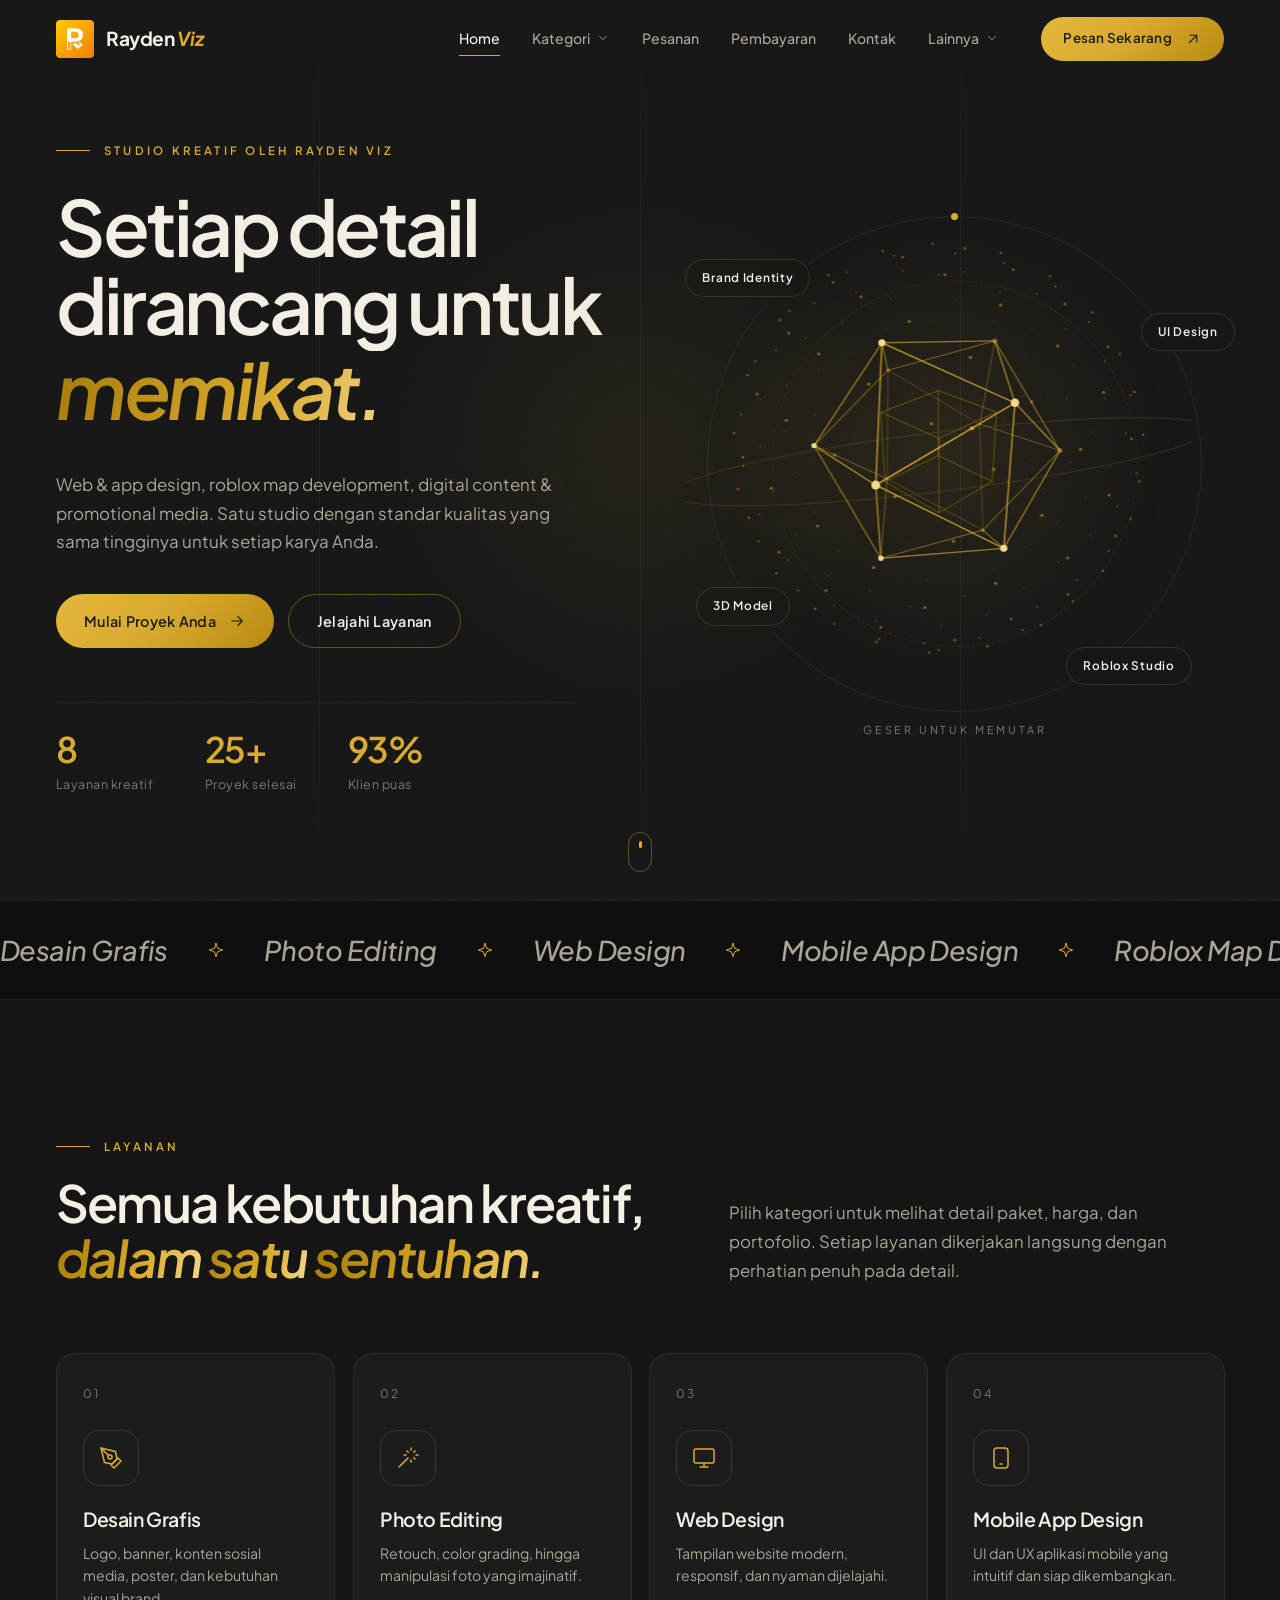
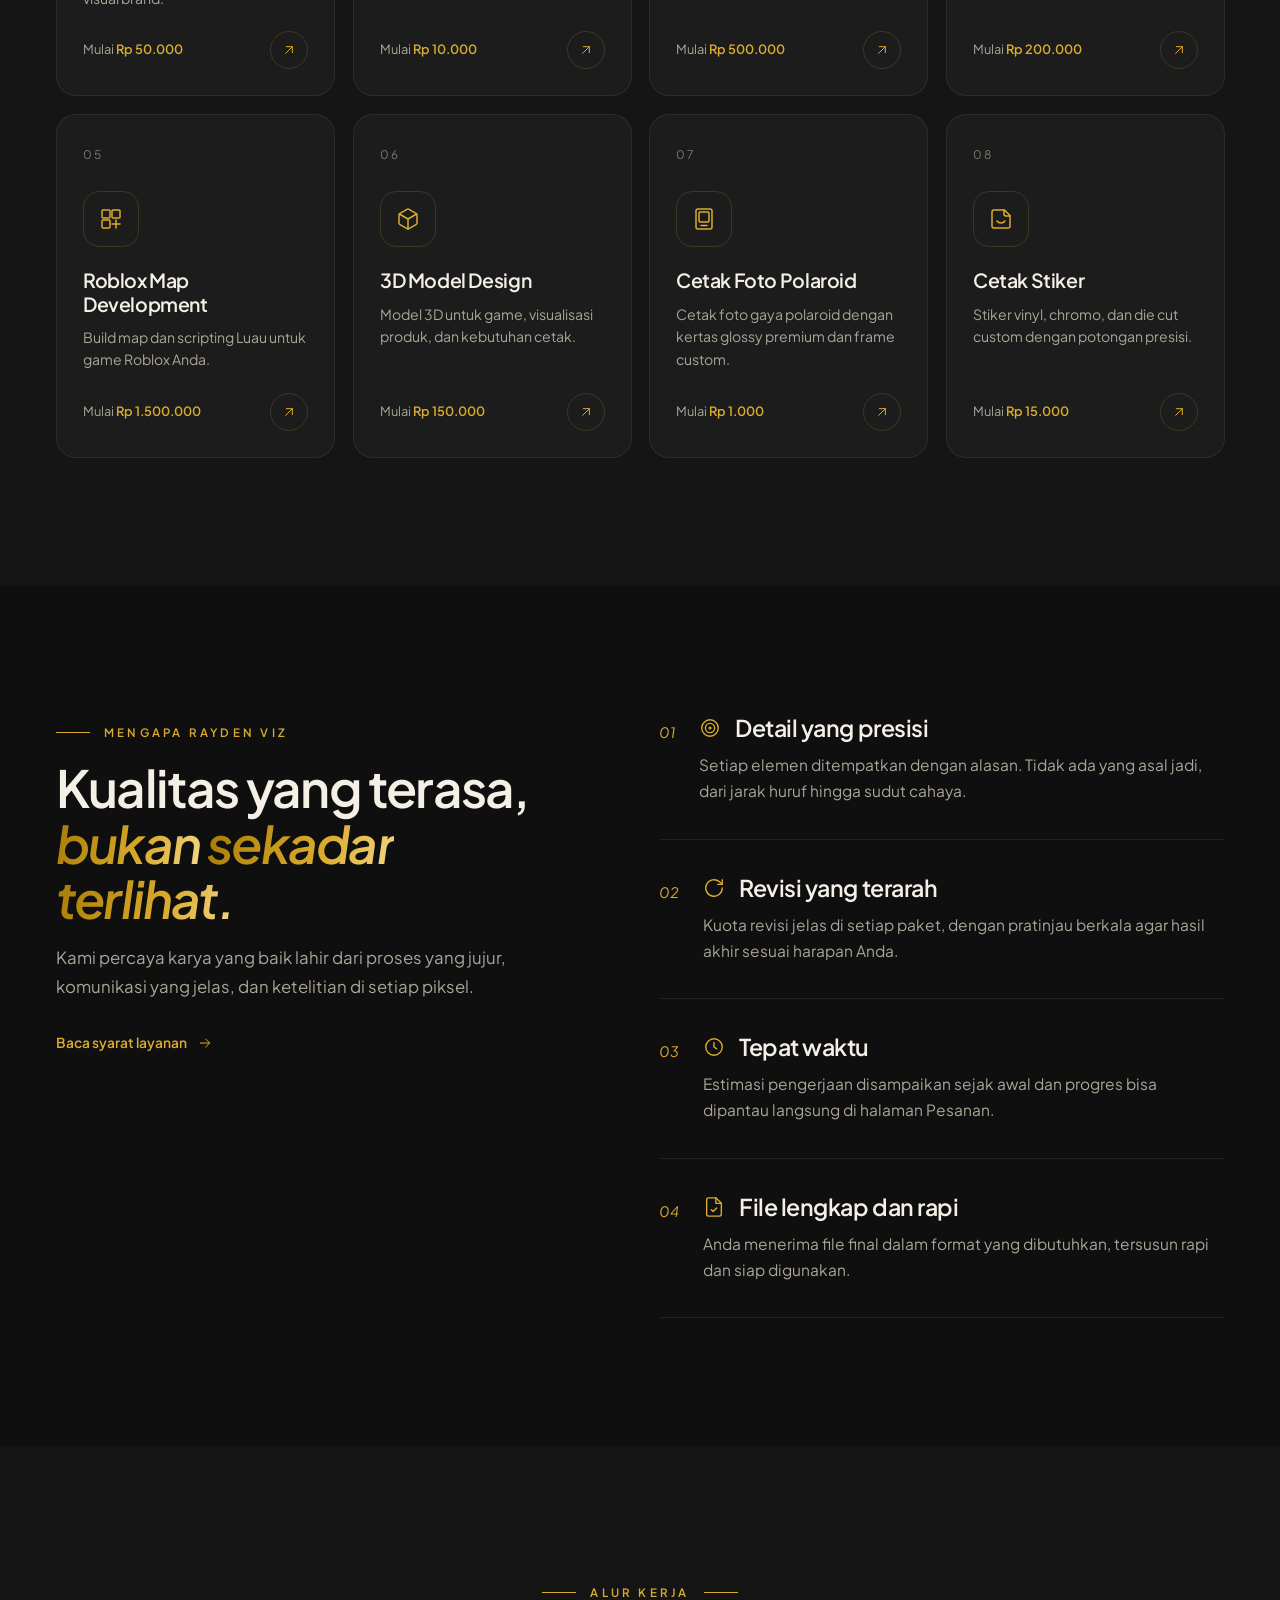
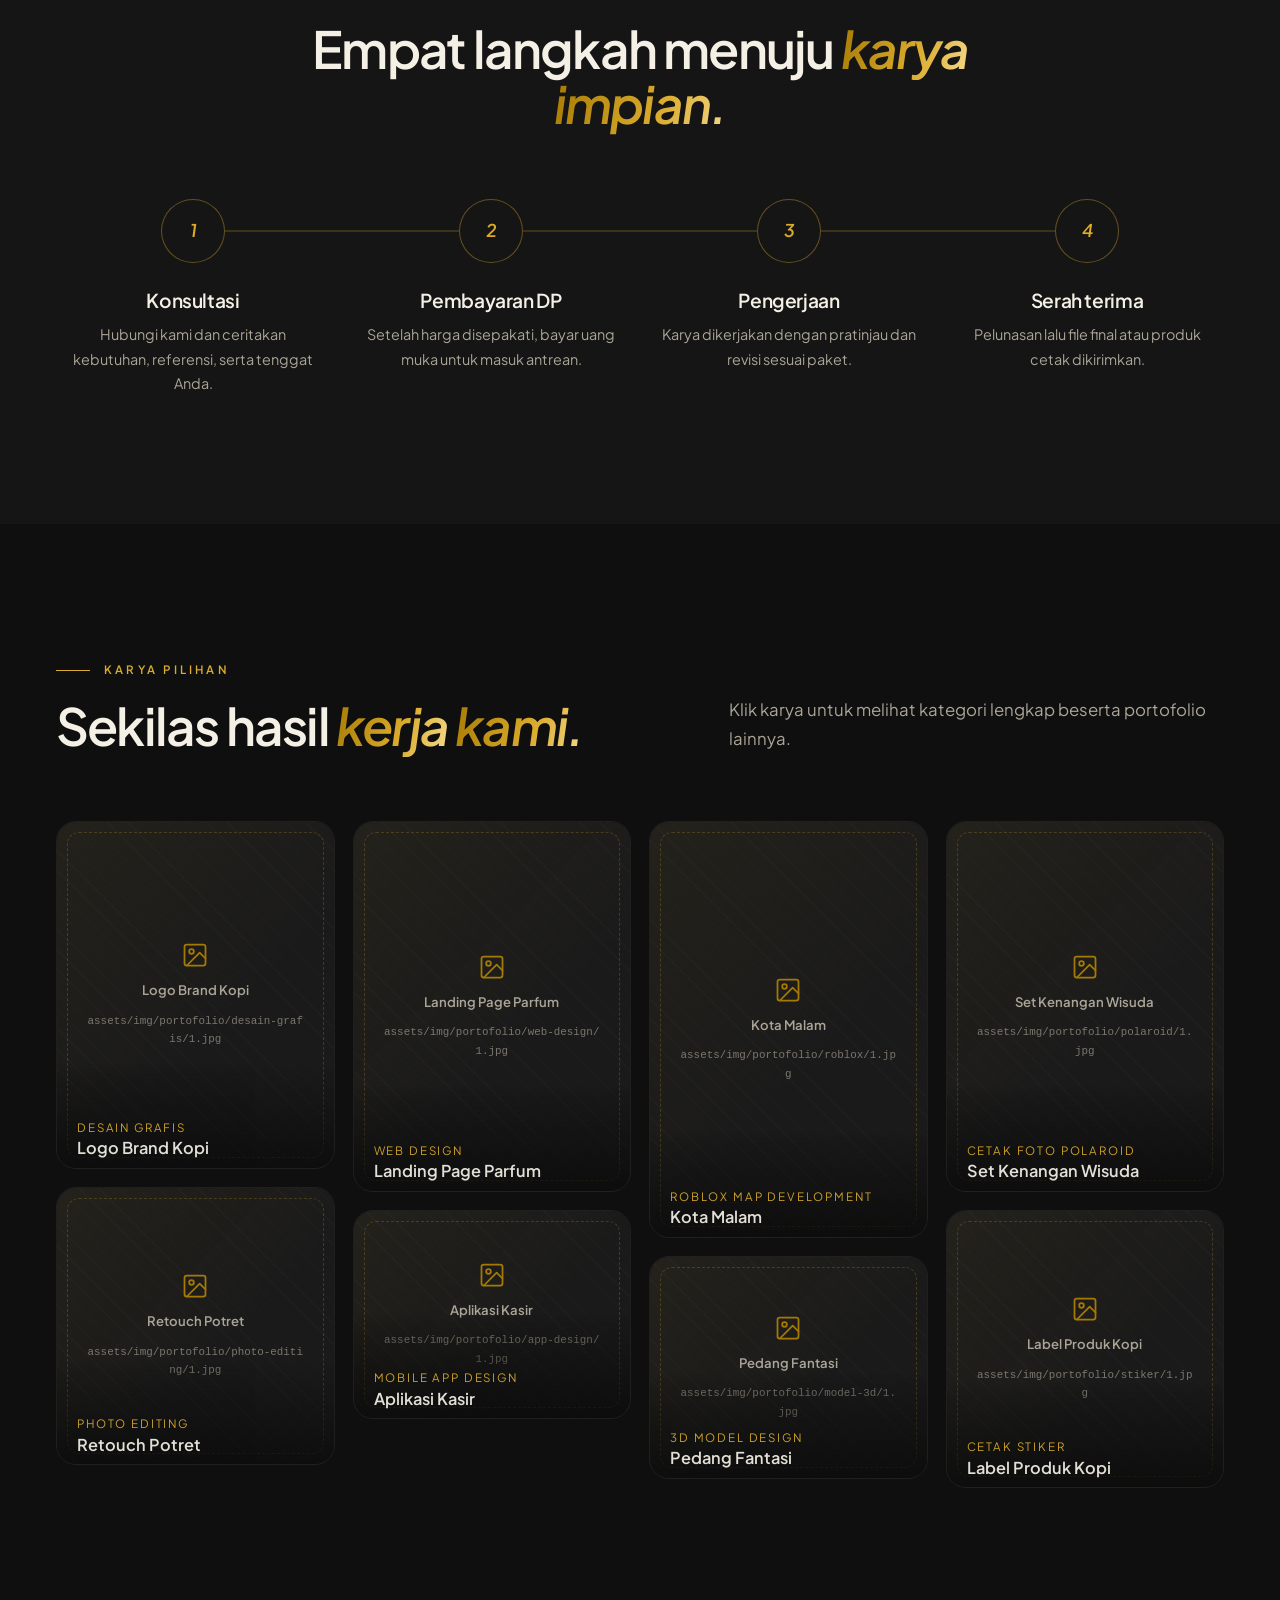
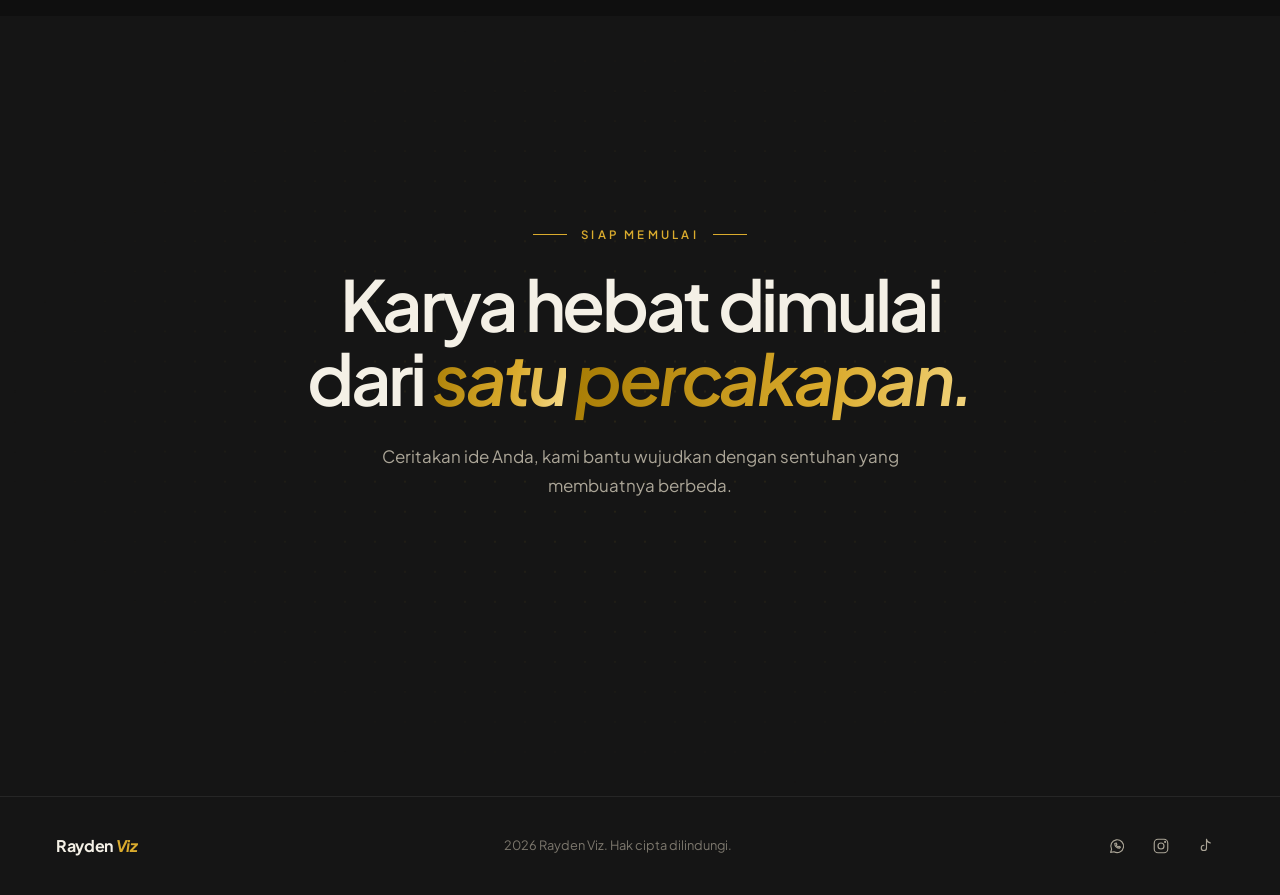
==== commit 6c7a87a0: "pemecahan data" ====
--- a/index.html
+++ b/index.html
@@ -163,6 +163,14 @@
 
   <!-- Data dan pengaturan -->
   <script src="assets/js/config.js"></script>
+  <script src="assets/js/data/list-layanan/desain-grafis.js"></script>
+  <script src="assets/js/data/list-layanan/photo-editing.js"></script>
+  <script src="assets/js/data/list-layanan/web-design.js"></script>
+  <script src="assets/js/data/list-layanan/app-design.js"></script>
+  <script src="assets/js/data/list-layanan/roblox.js"></script>
+  <script src="assets/js/data/list-layanan/model-3d.js"></script>
+  <script src="assets/js/data/list-layanan/polaroid.js"></script>
+  <script src="assets/js/data/list-layanan/stiker.js"></script>
   <script src="assets/js/data/layanan.js"></script>
   <!-- Inti -->
   <script src="assets/js/core/icons.js"></script>
--- a/assets/css/components.css
+++ b/assets/css/components.css
@@ -410,6 +410,7 @@
 }
 .status.is-live::before { animation: pulseDot 1.8s ease-in-out infinite; }
 .status-antre { --c: #9AA3B5; }
+.status-ditunda { --c: #B8C0D1; }
 .status-proses { --c: #DAAB2D; }
 .status-revisi { --c: #D98E5B; }
 .status-selesai { --c: #7FB98A; }
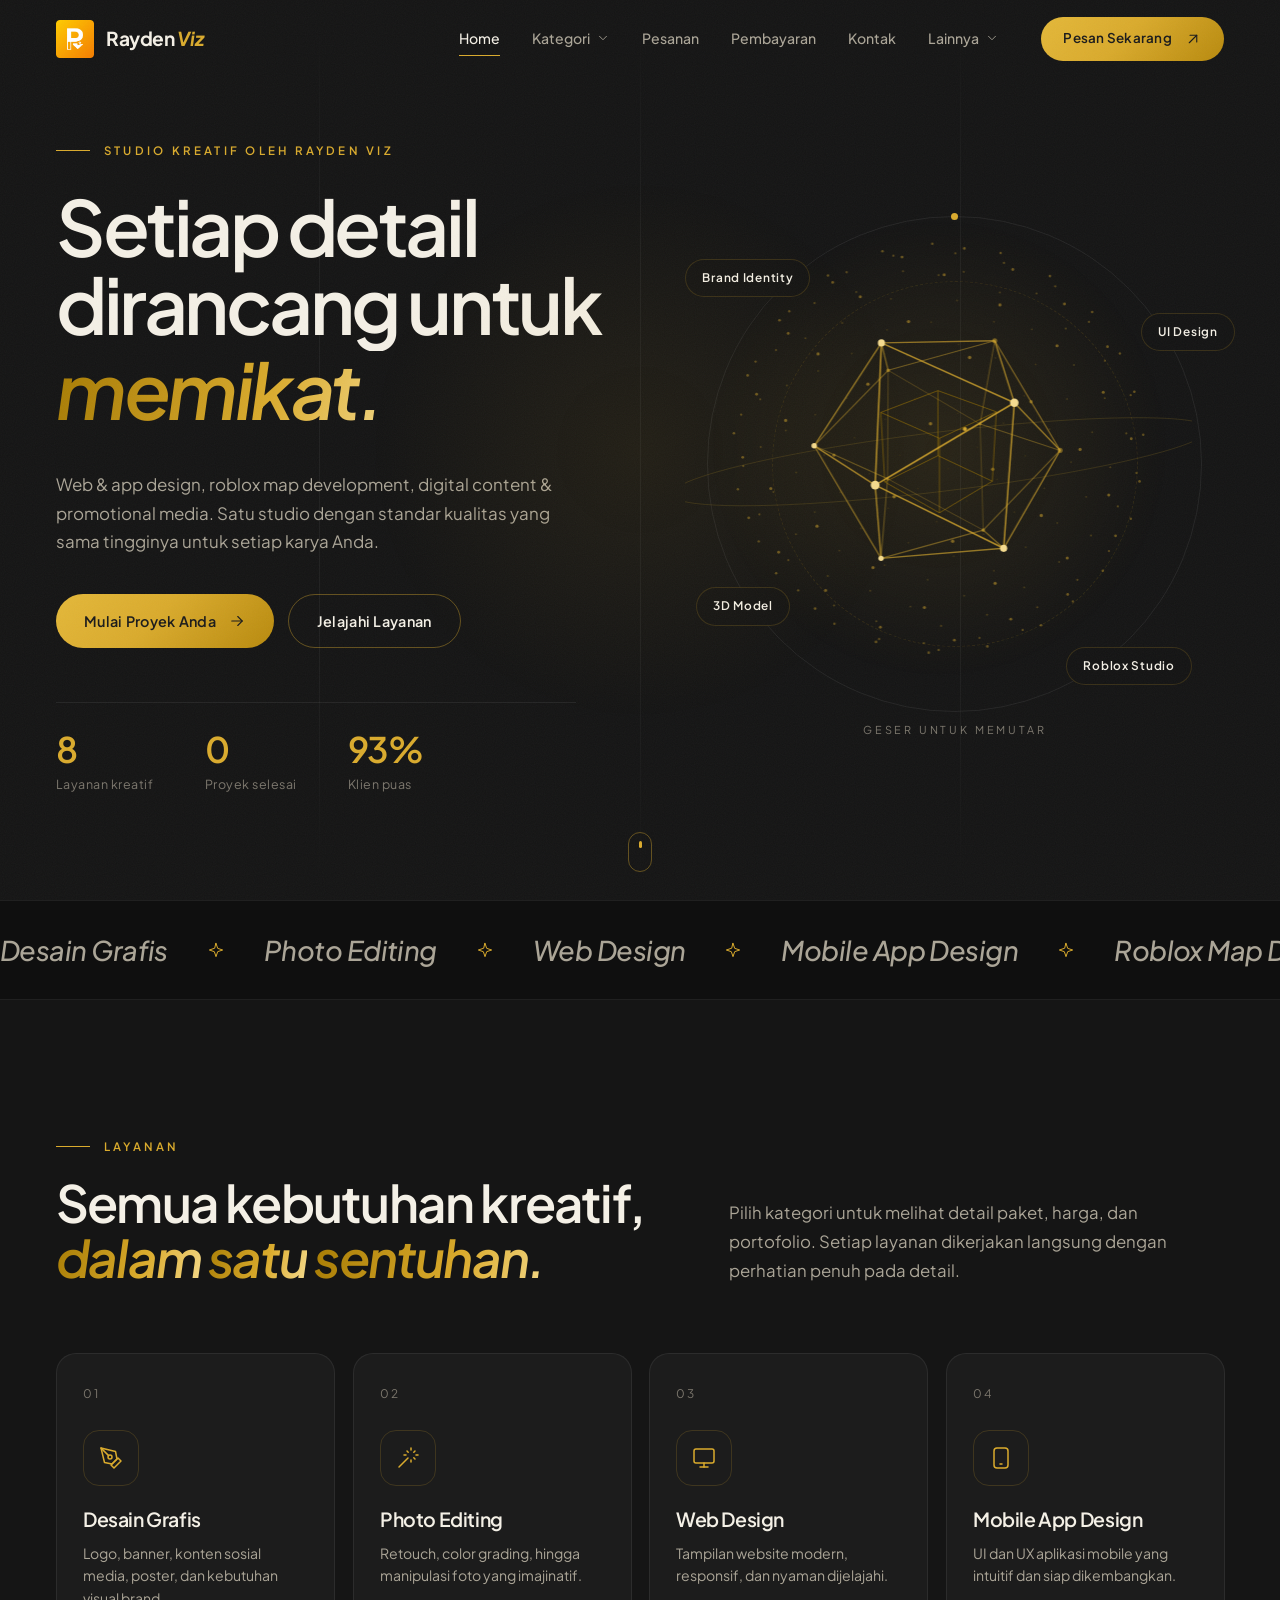
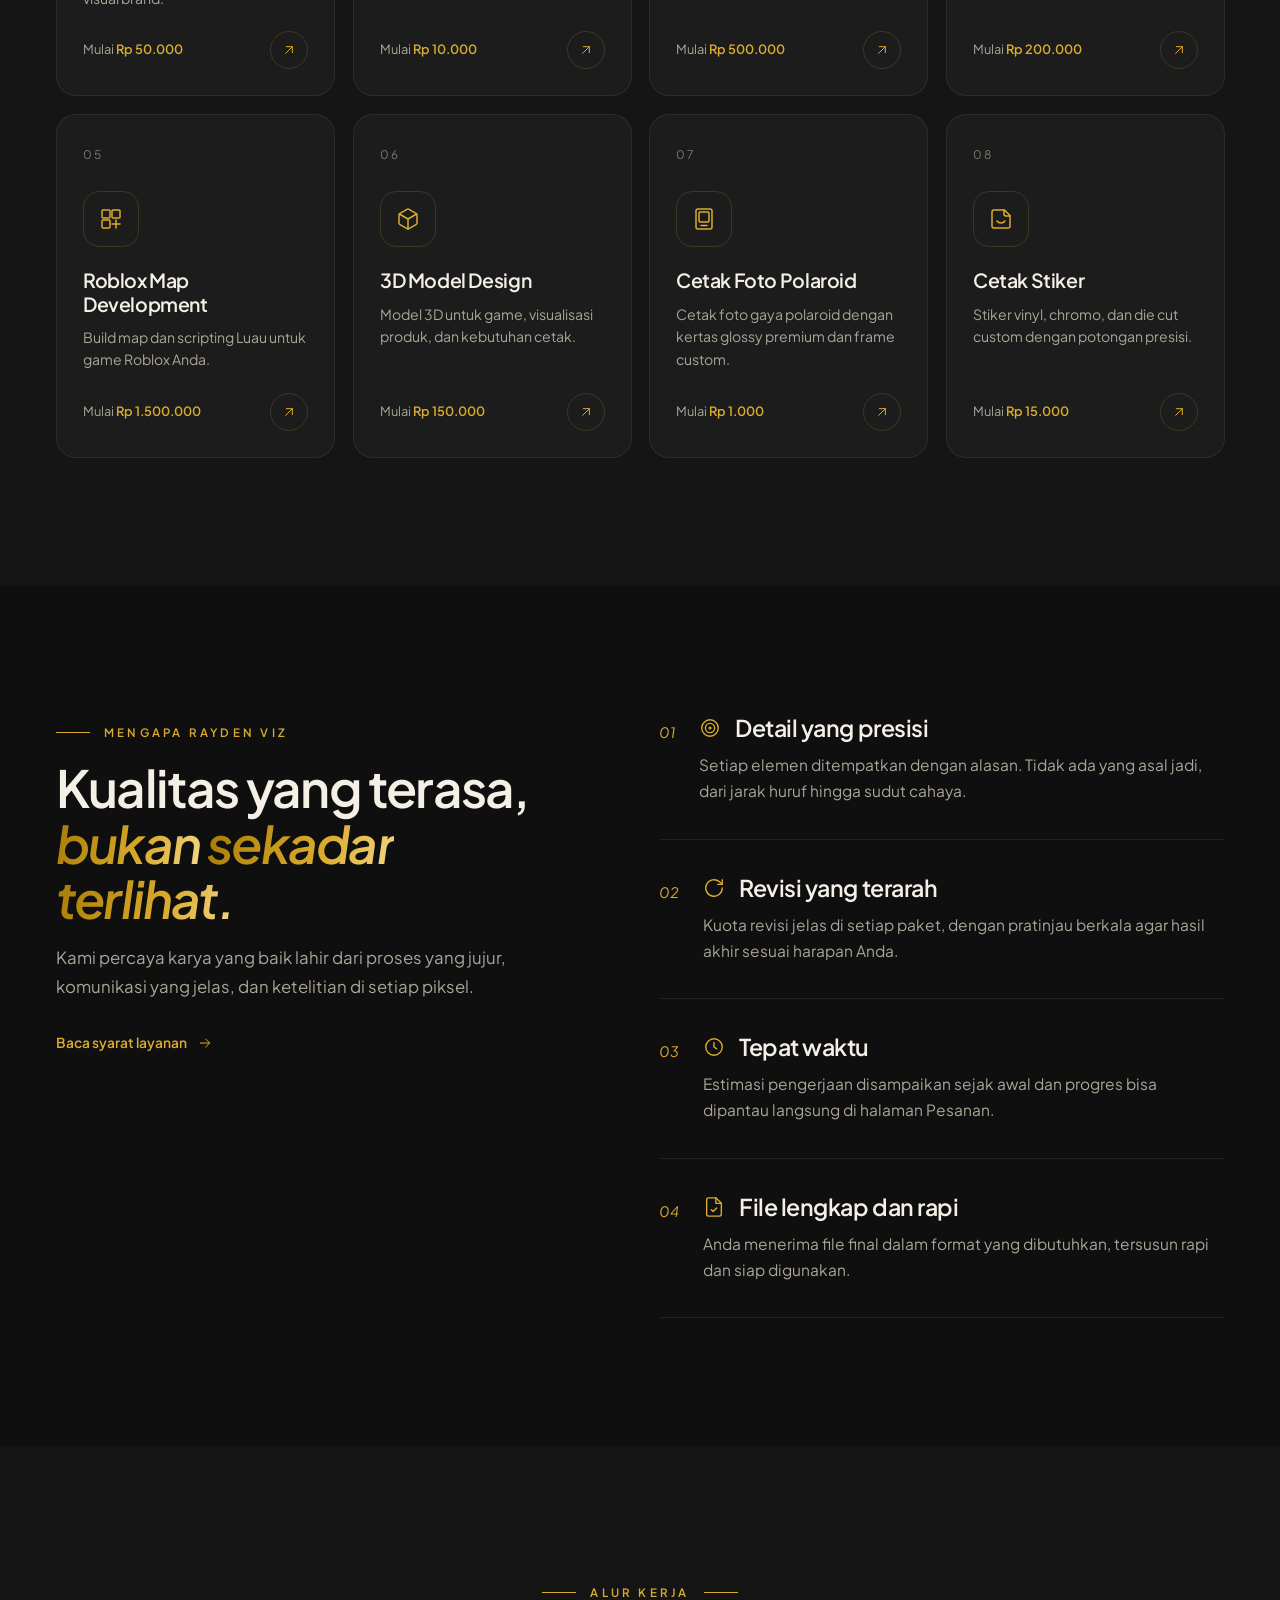
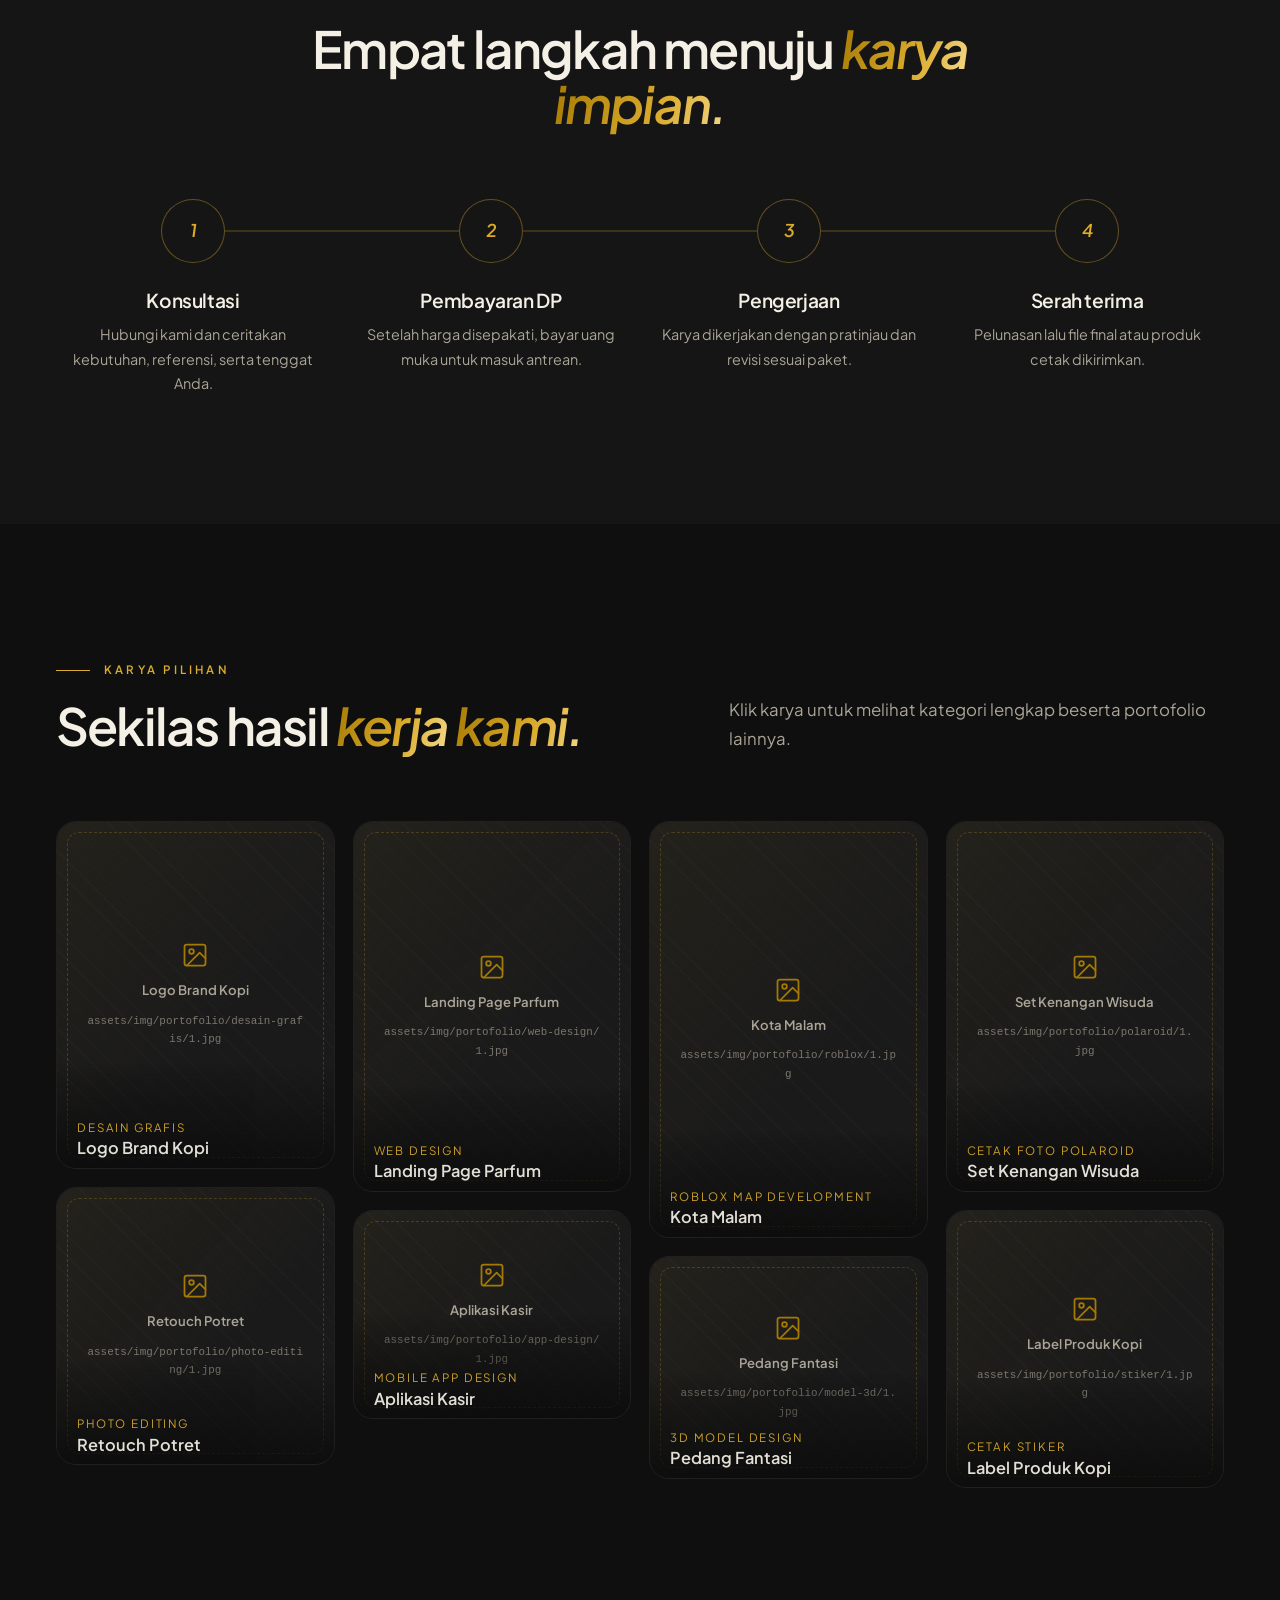
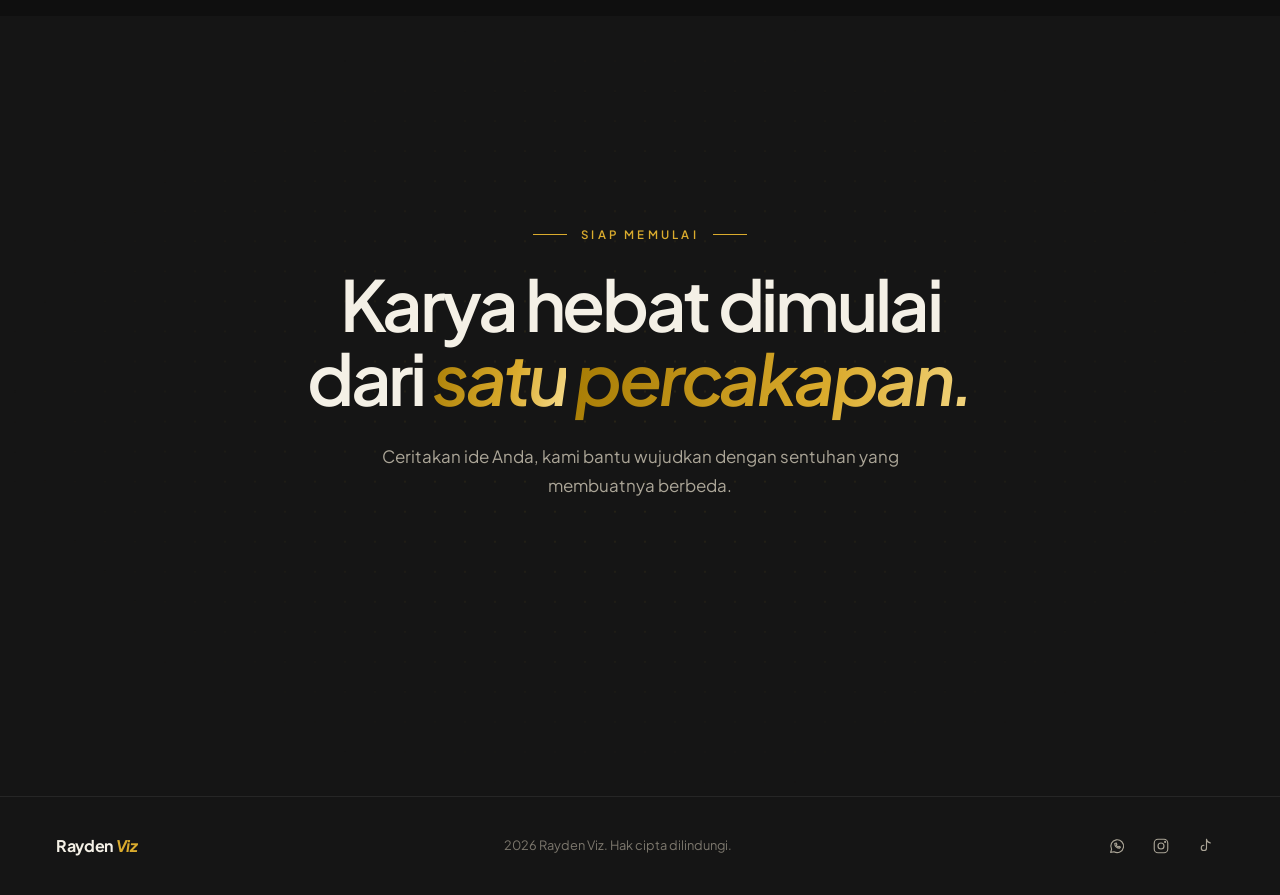
==== commit d3937cc2: "data count formatting" ====
--- a/index.html
+++ b/index.html
@@ -55,7 +55,7 @@
           <!-- Ubah angka sesuai data asli -->
           <div class="hero-stats" data-reveal style="--d:540ms">
             <div><strong data-count="8">0</strong><span>Layanan kreatif</span></div>
-            <div><strong data-count="25" data-suffix="+">0</strong><span>Proyek selesai</span></div>
+            <div><strong data-count="0" data-suffix="+">0</strong><span>Proyek selesai</span></div>
             <div><strong data-count="93" data-suffix="%">0</strong><span>Klien puas</span></div>
           </div>
         </div>
@@ -172,6 +172,16 @@
   <script src="assets/js/data/list-layanan/polaroid.js"></script>
   <script src="assets/js/data/list-layanan/stiker.js"></script>
   <script src="assets/js/data/layanan.js"></script>
+  <script src="assets/js/data/status-pesanan.js"></script>
+  <script src="assets/js/data/list-status/selesai.js"></script>
+  <script>
+    document.addEventListener('DOMContentLoaded', function () {
+      var selesaiStat = document.querySelector('.hero-stats > div:nth-child(2) strong');
+      if (selesaiStat && window.RV && Array.isArray(RV.pesananSelesai)) {
+        selesaiStat.setAttribute('data-count', RV.pesananSelesai.length);
+      }
+    });
+  </script>
   <!-- Inti -->
   <script src="assets/js/core/icons.js"></script>
   <script src="assets/js/core/utils.js"></script>
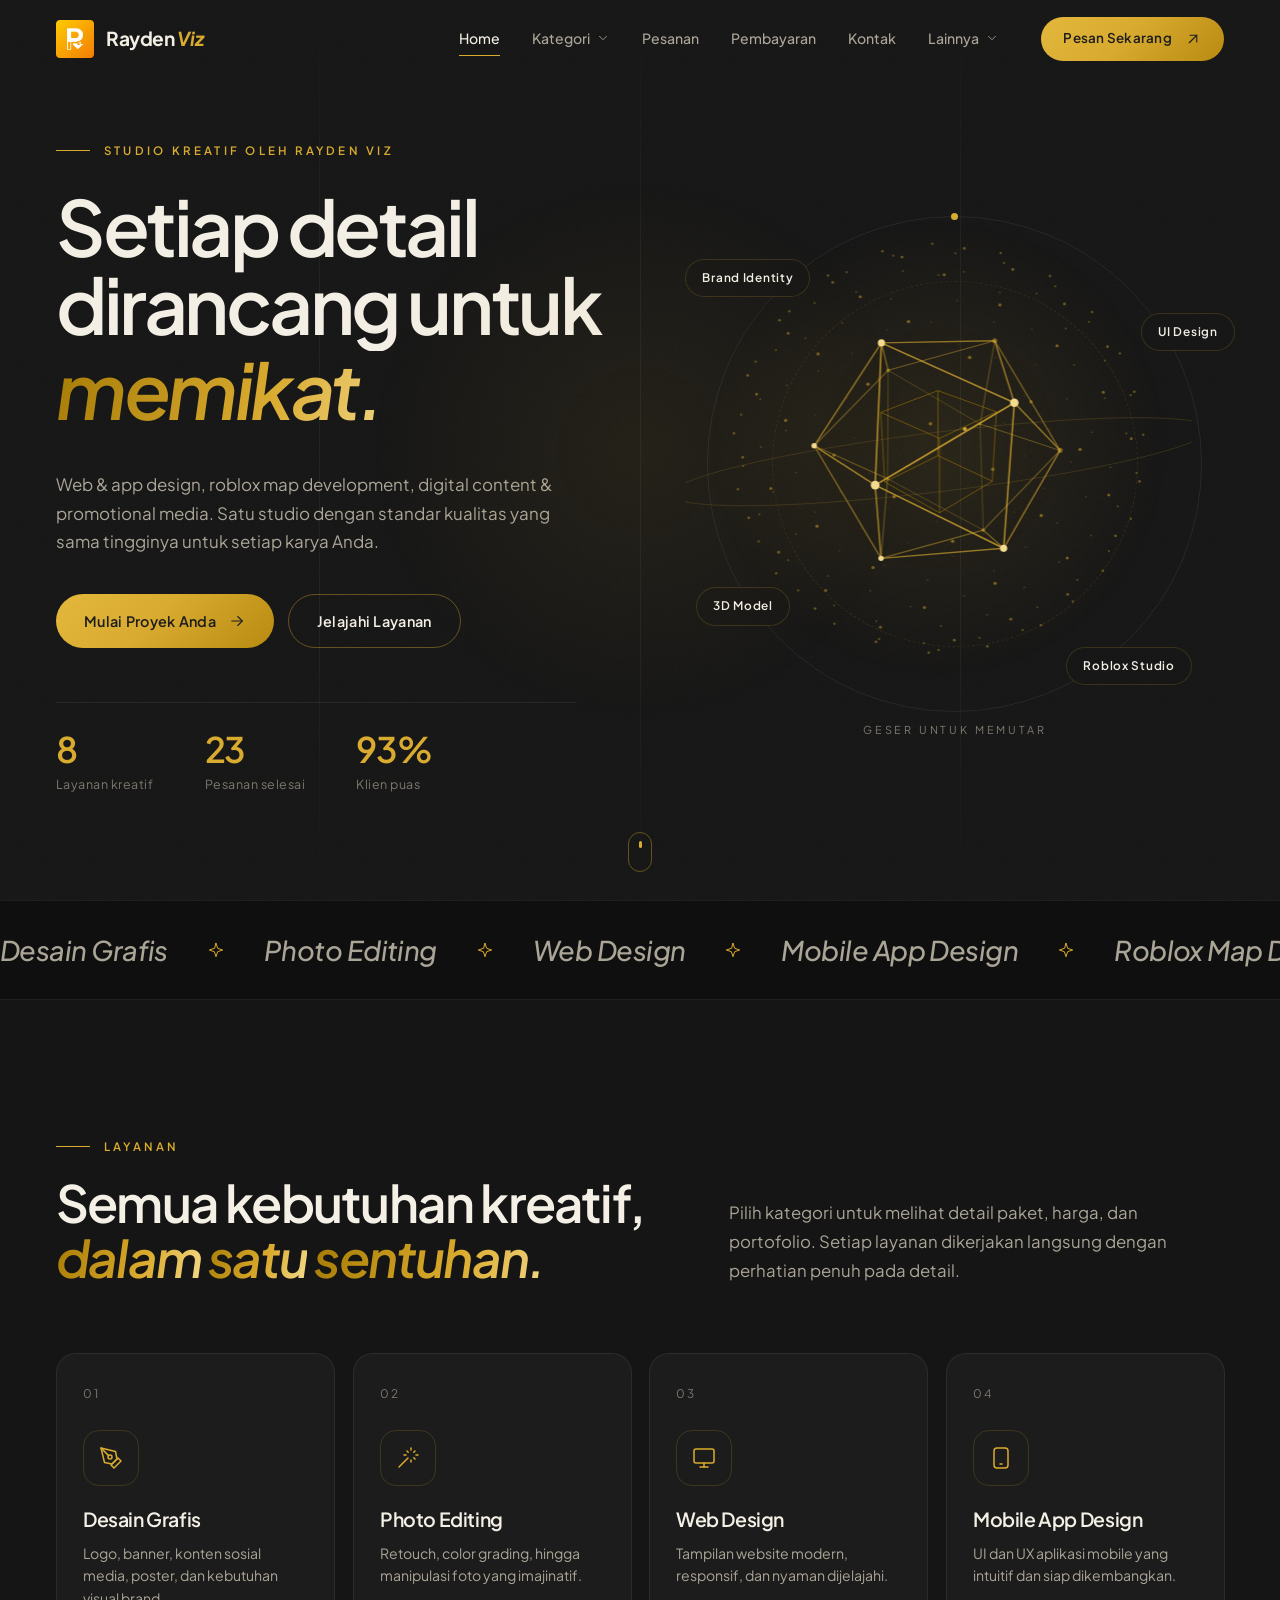
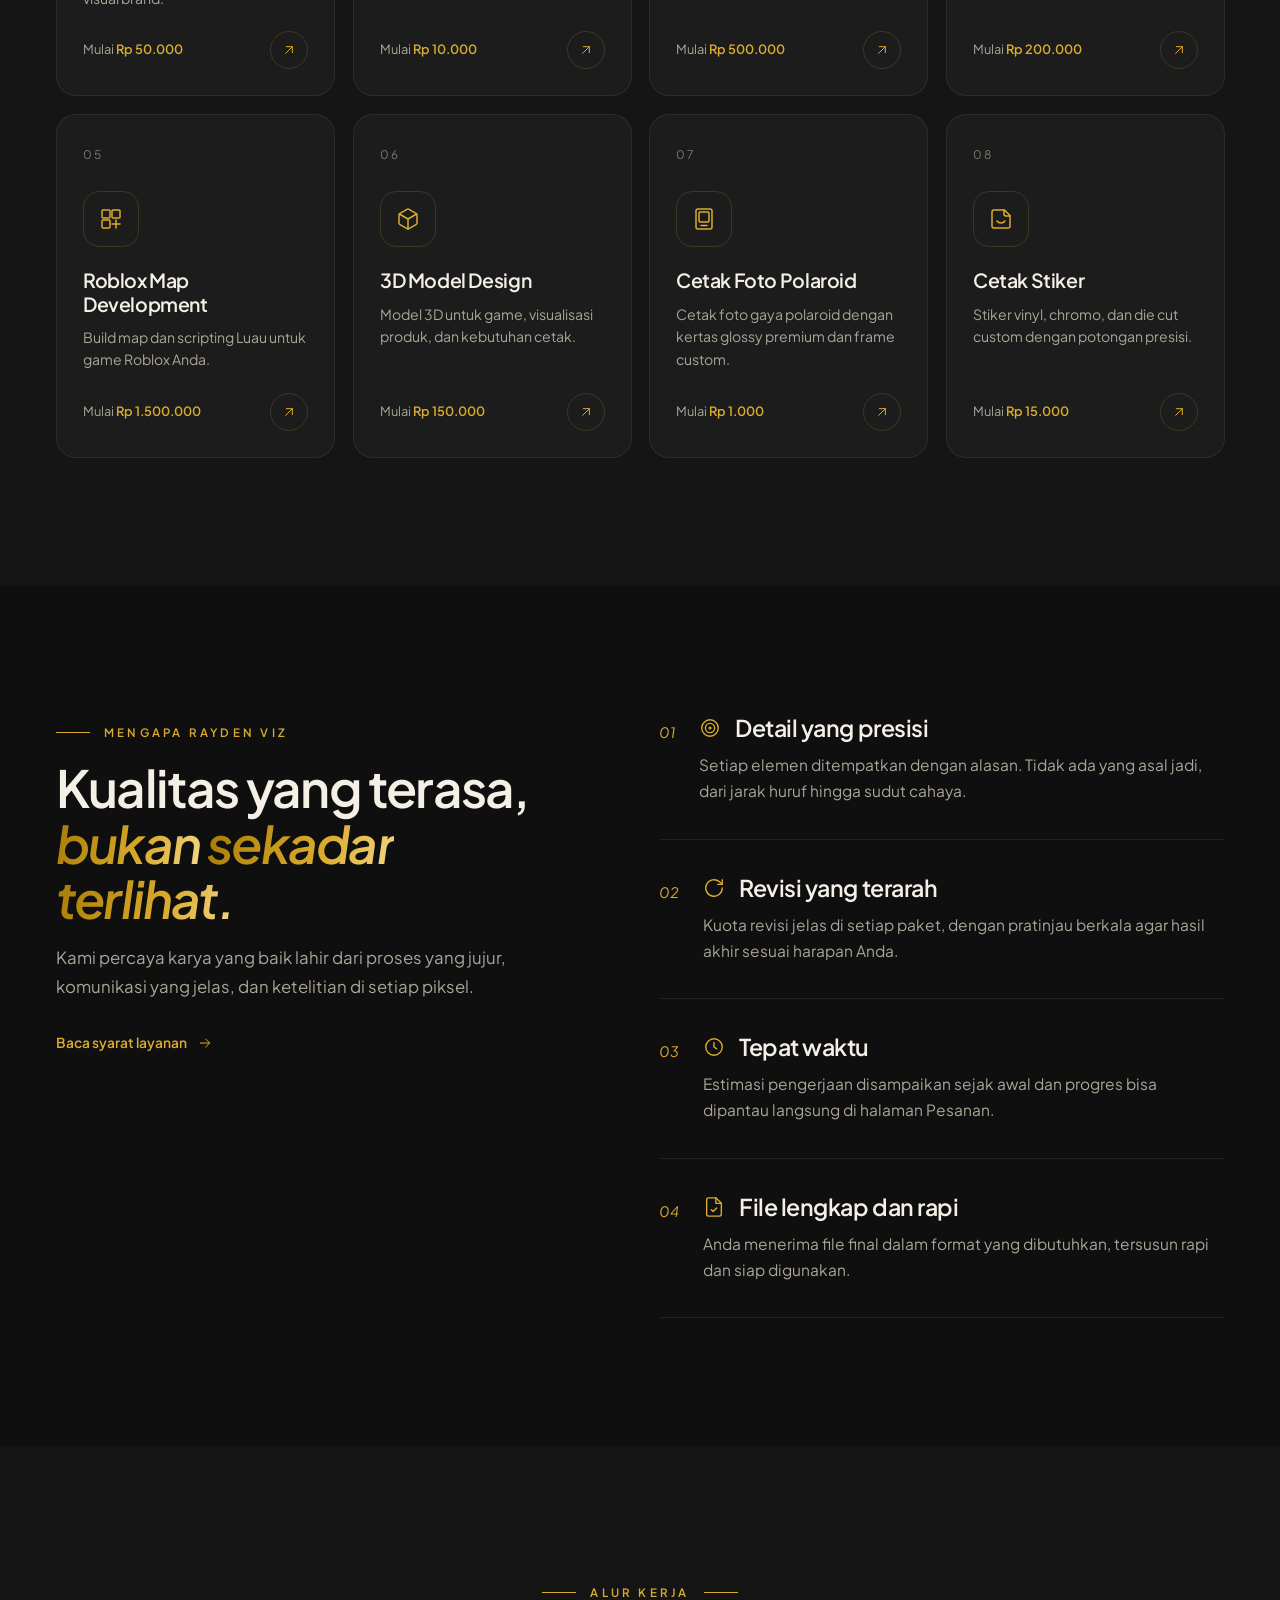
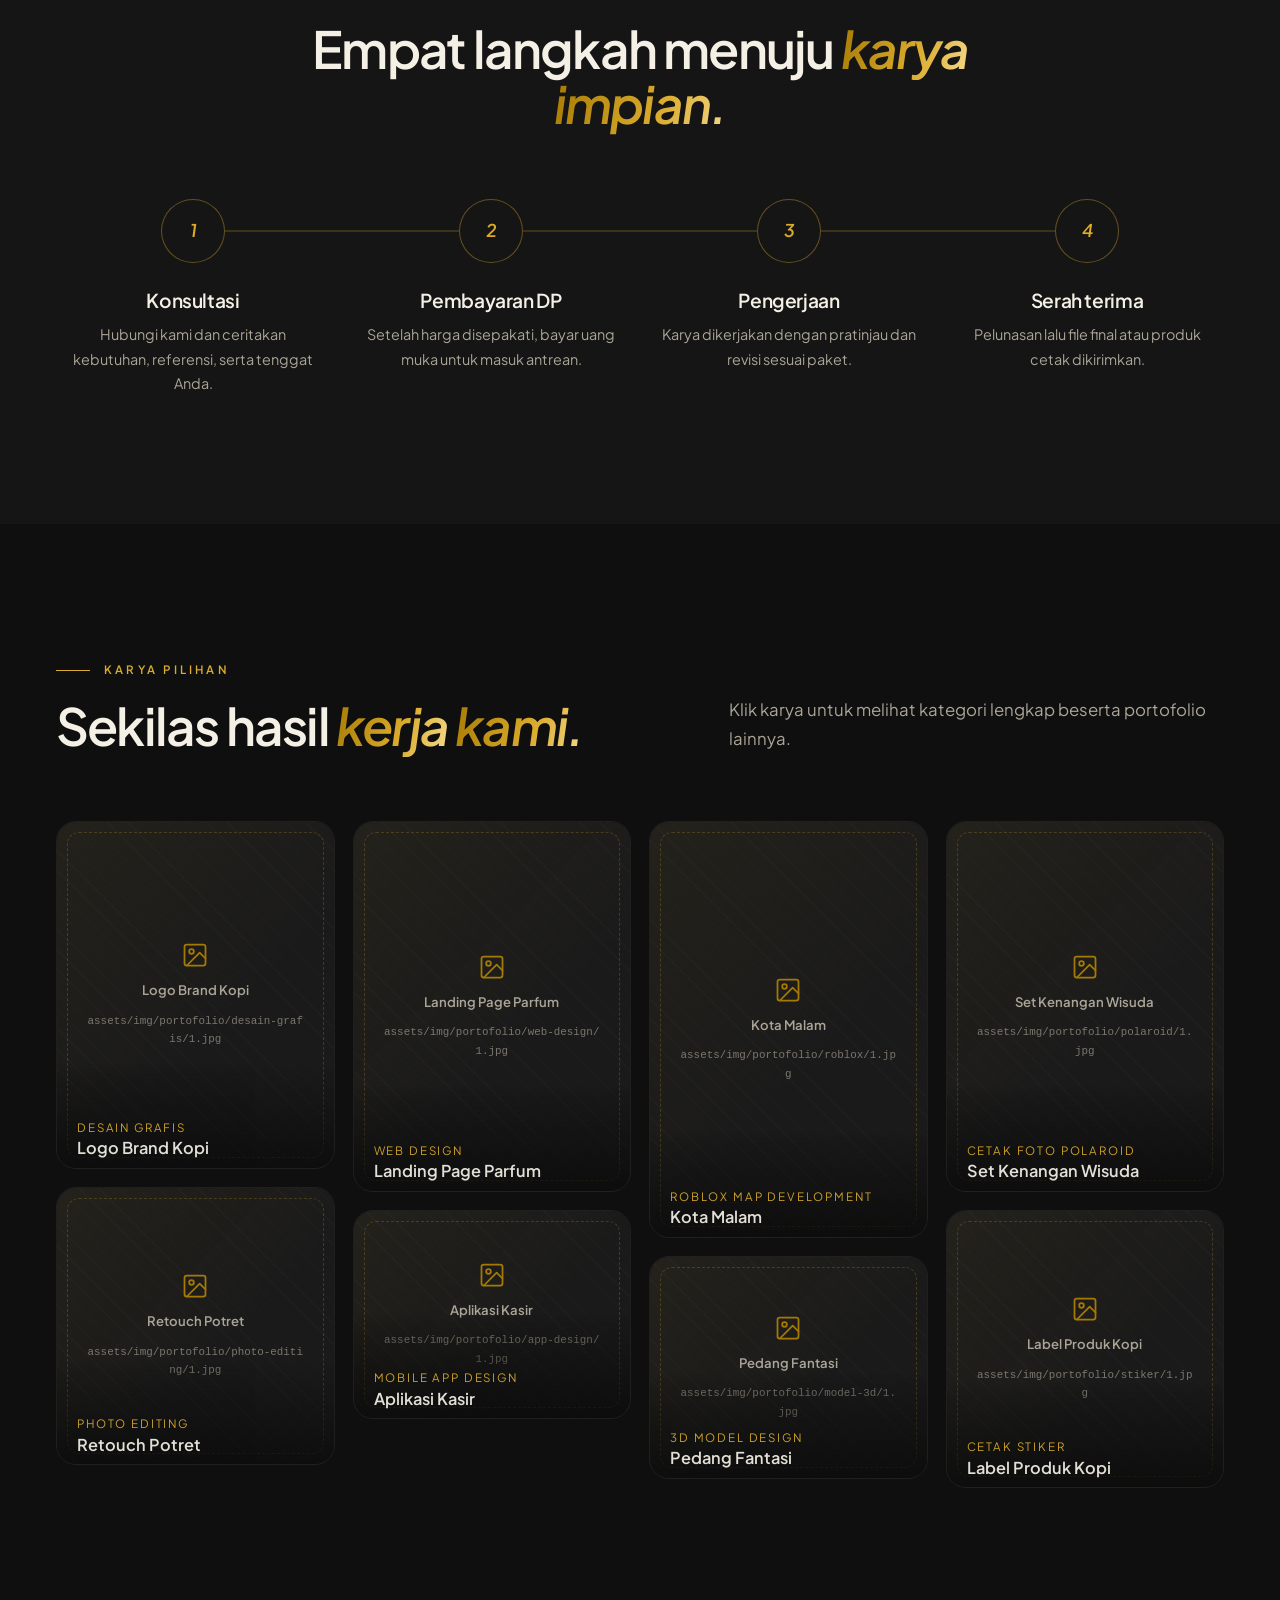
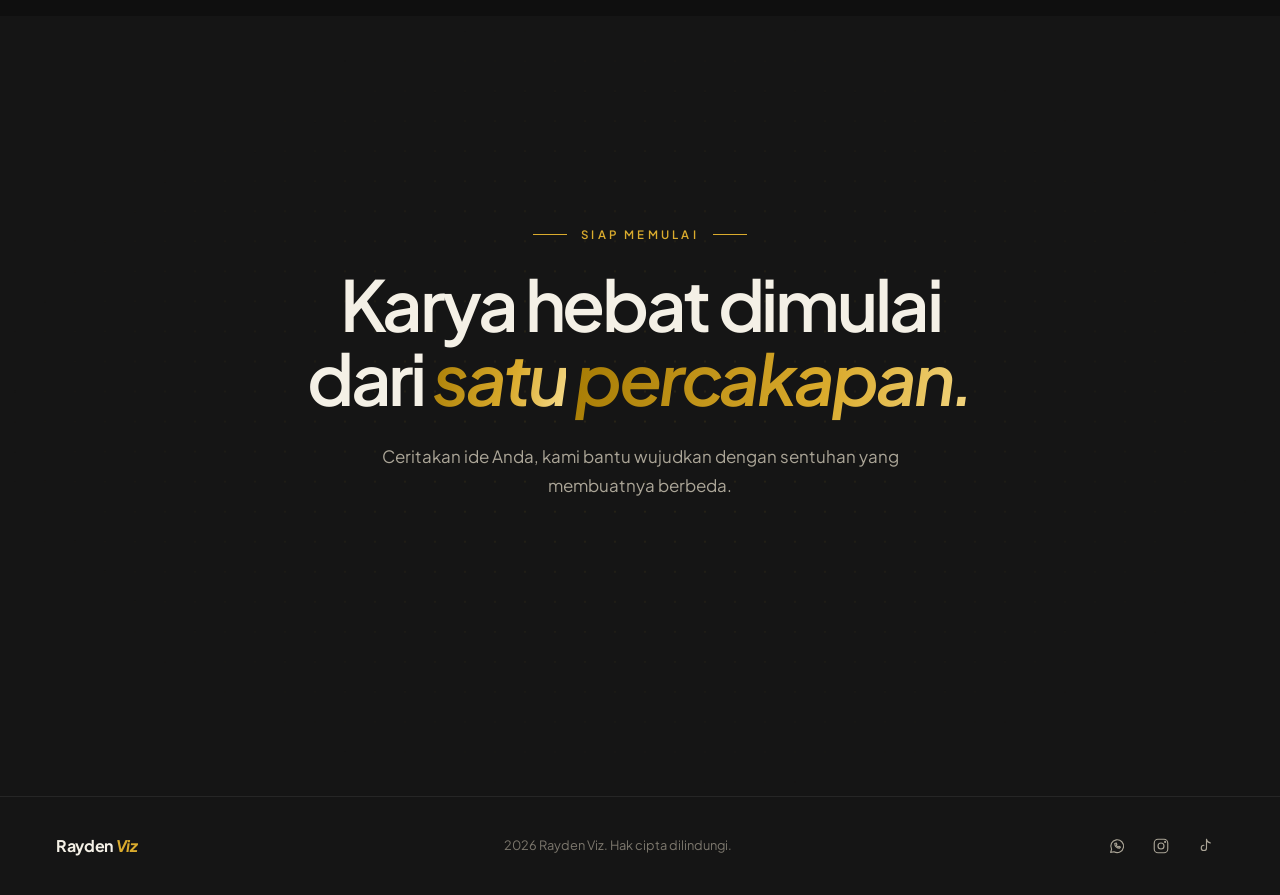
==== commit 99d930f4: "Order list fix" ====
--- a/index.html
+++ b/index.html
@@ -55,7 +55,7 @@
           <!-- Ubah angka sesuai data asli -->
           <div class="hero-stats" data-reveal style="--d:540ms">
             <div><strong data-count="8">0</strong><span>Layanan kreatif</span></div>
-            <div><strong data-count="0" data-suffix="+">0</strong><span>Proyek selesai</span></div>
+            <div><strong data-count="0" data-suffix="+">0</strong><span>Pesanan selesai</span></div>
             <div><strong data-count="93" data-suffix="%">0</strong><span>Klien puas</span></div>
           </div>
         </div>
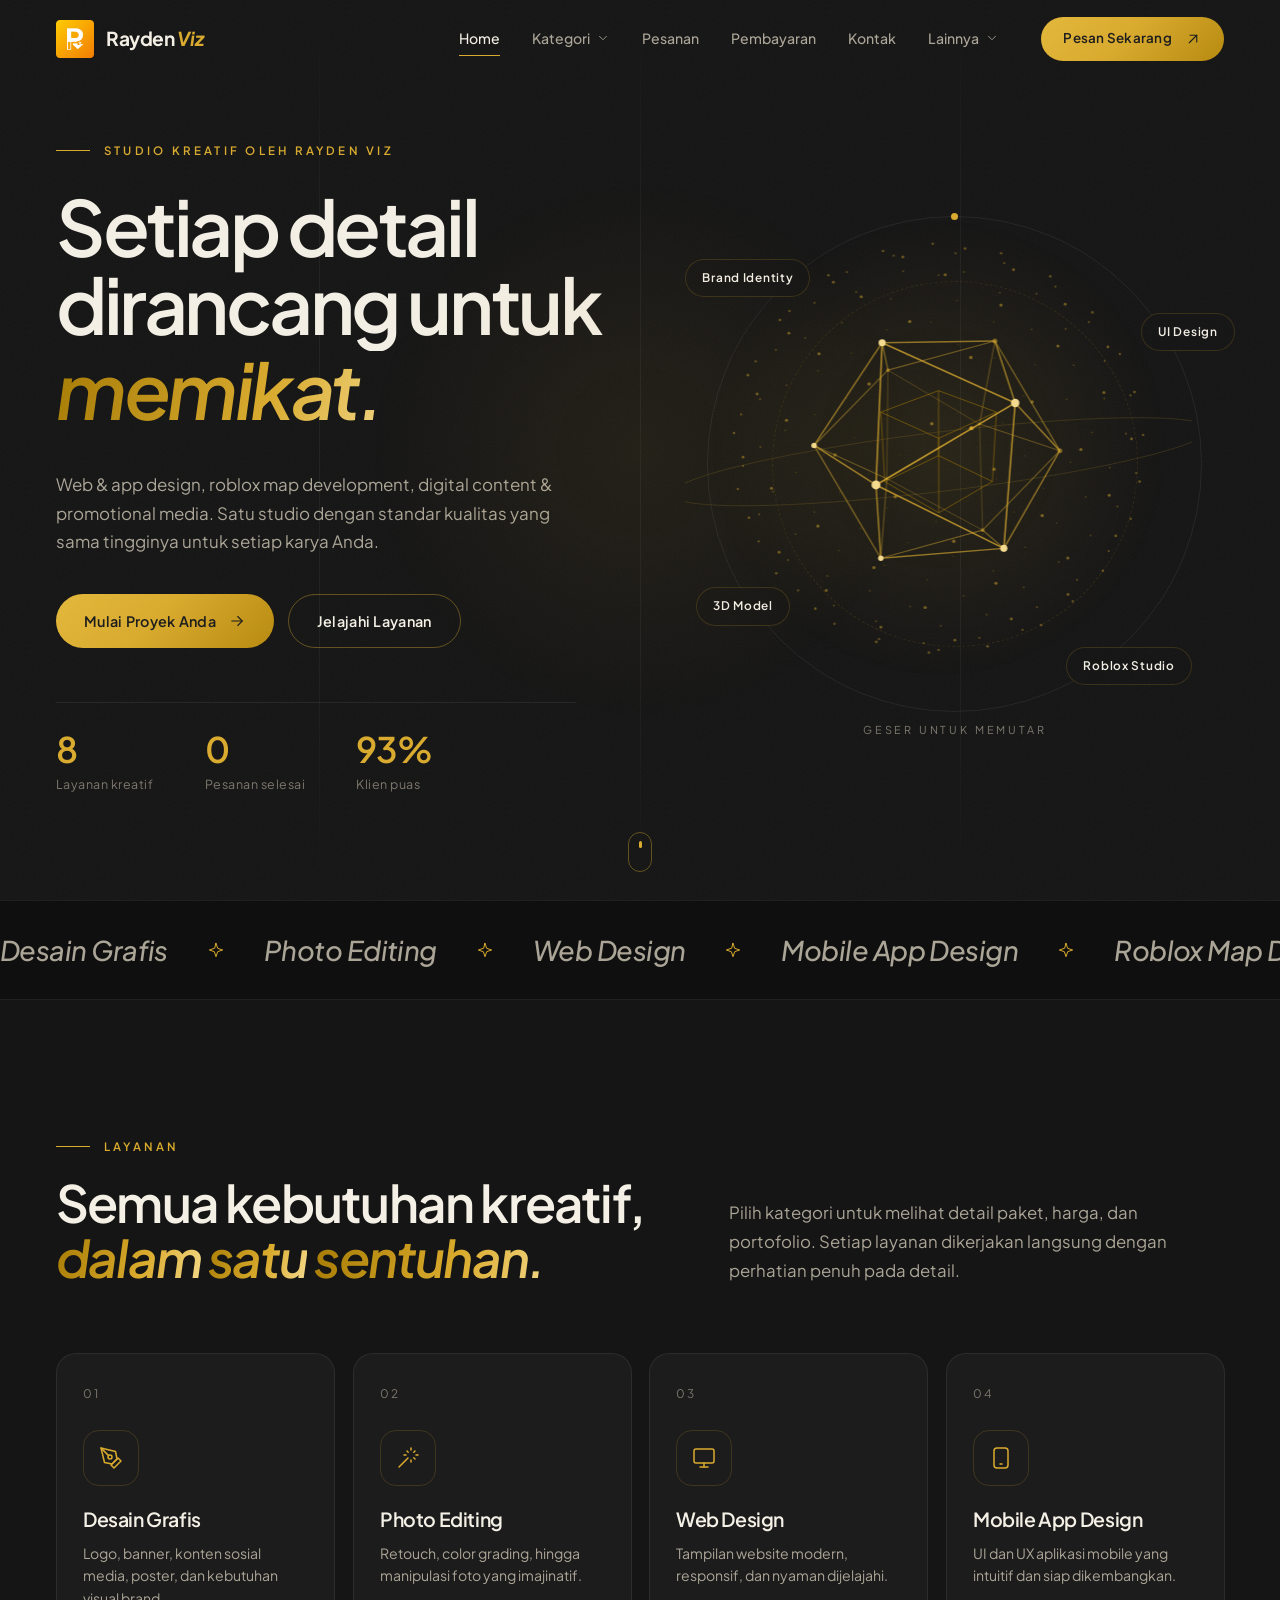
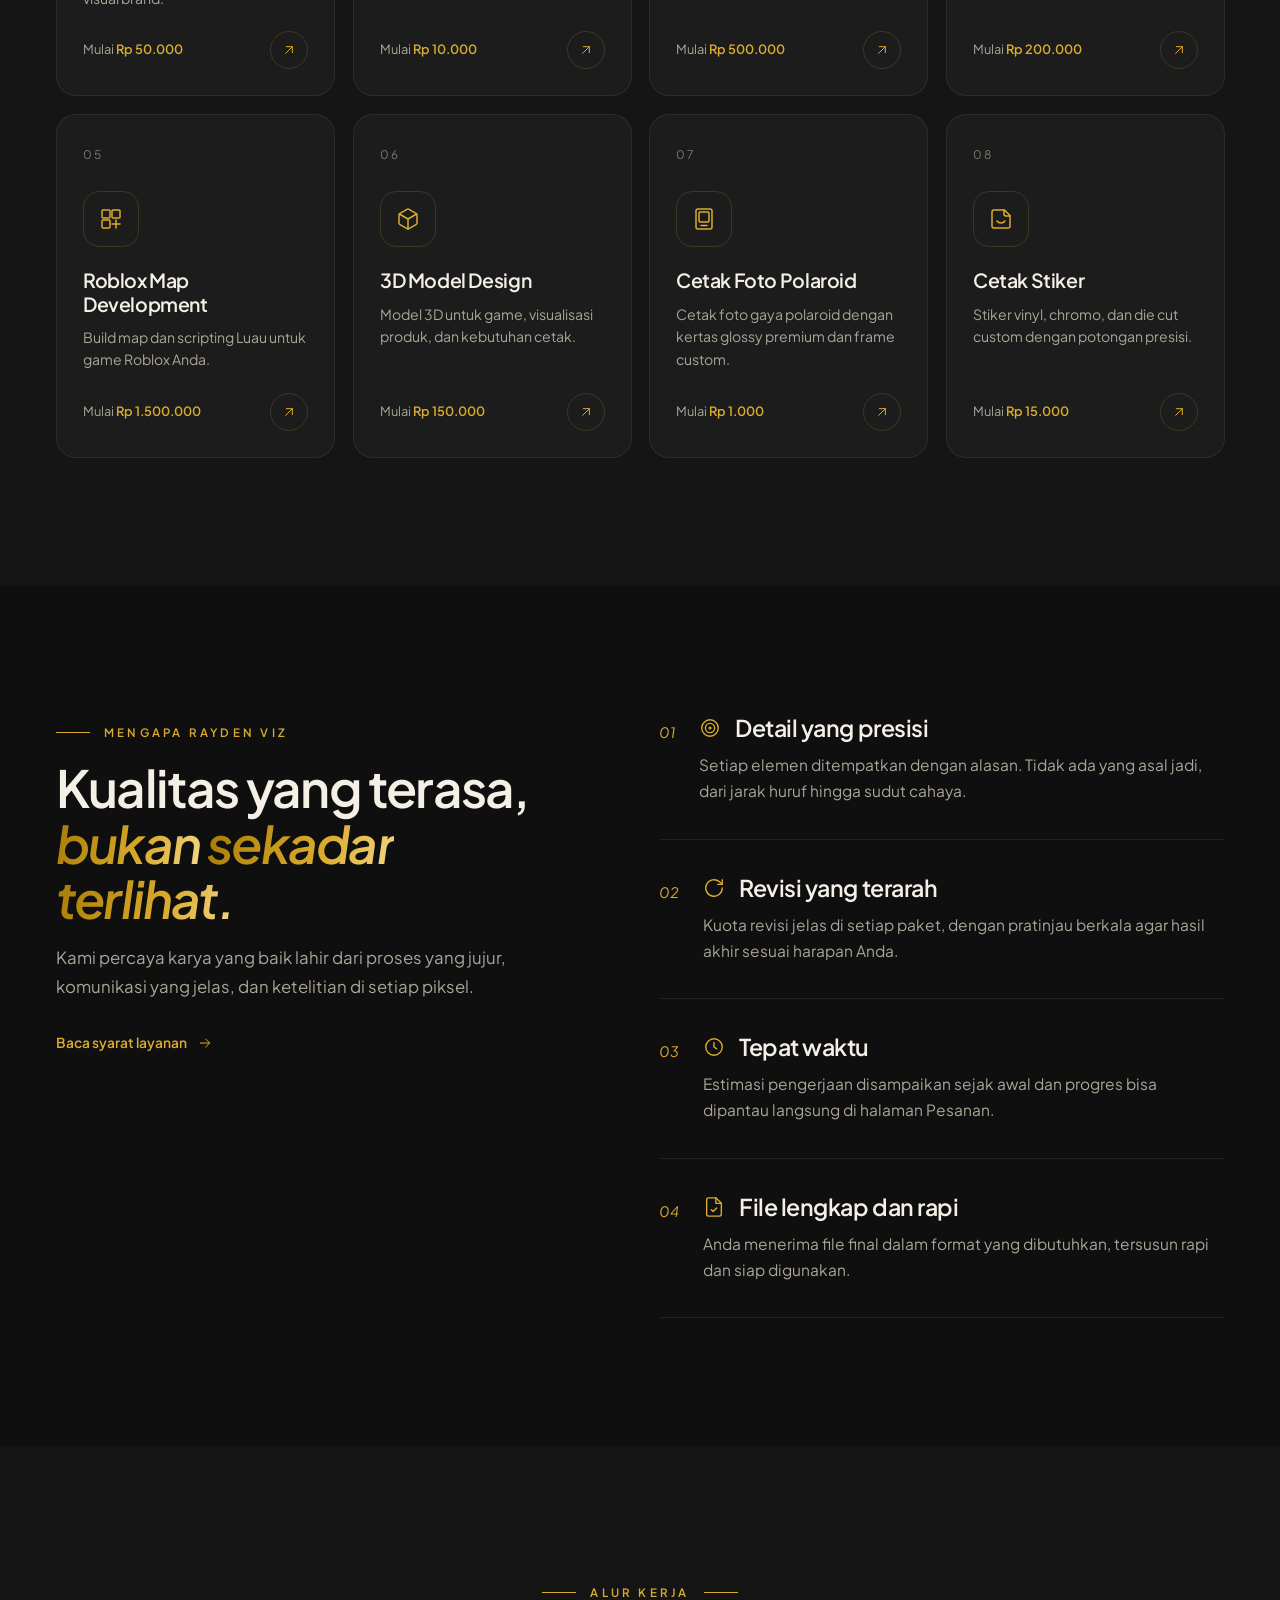
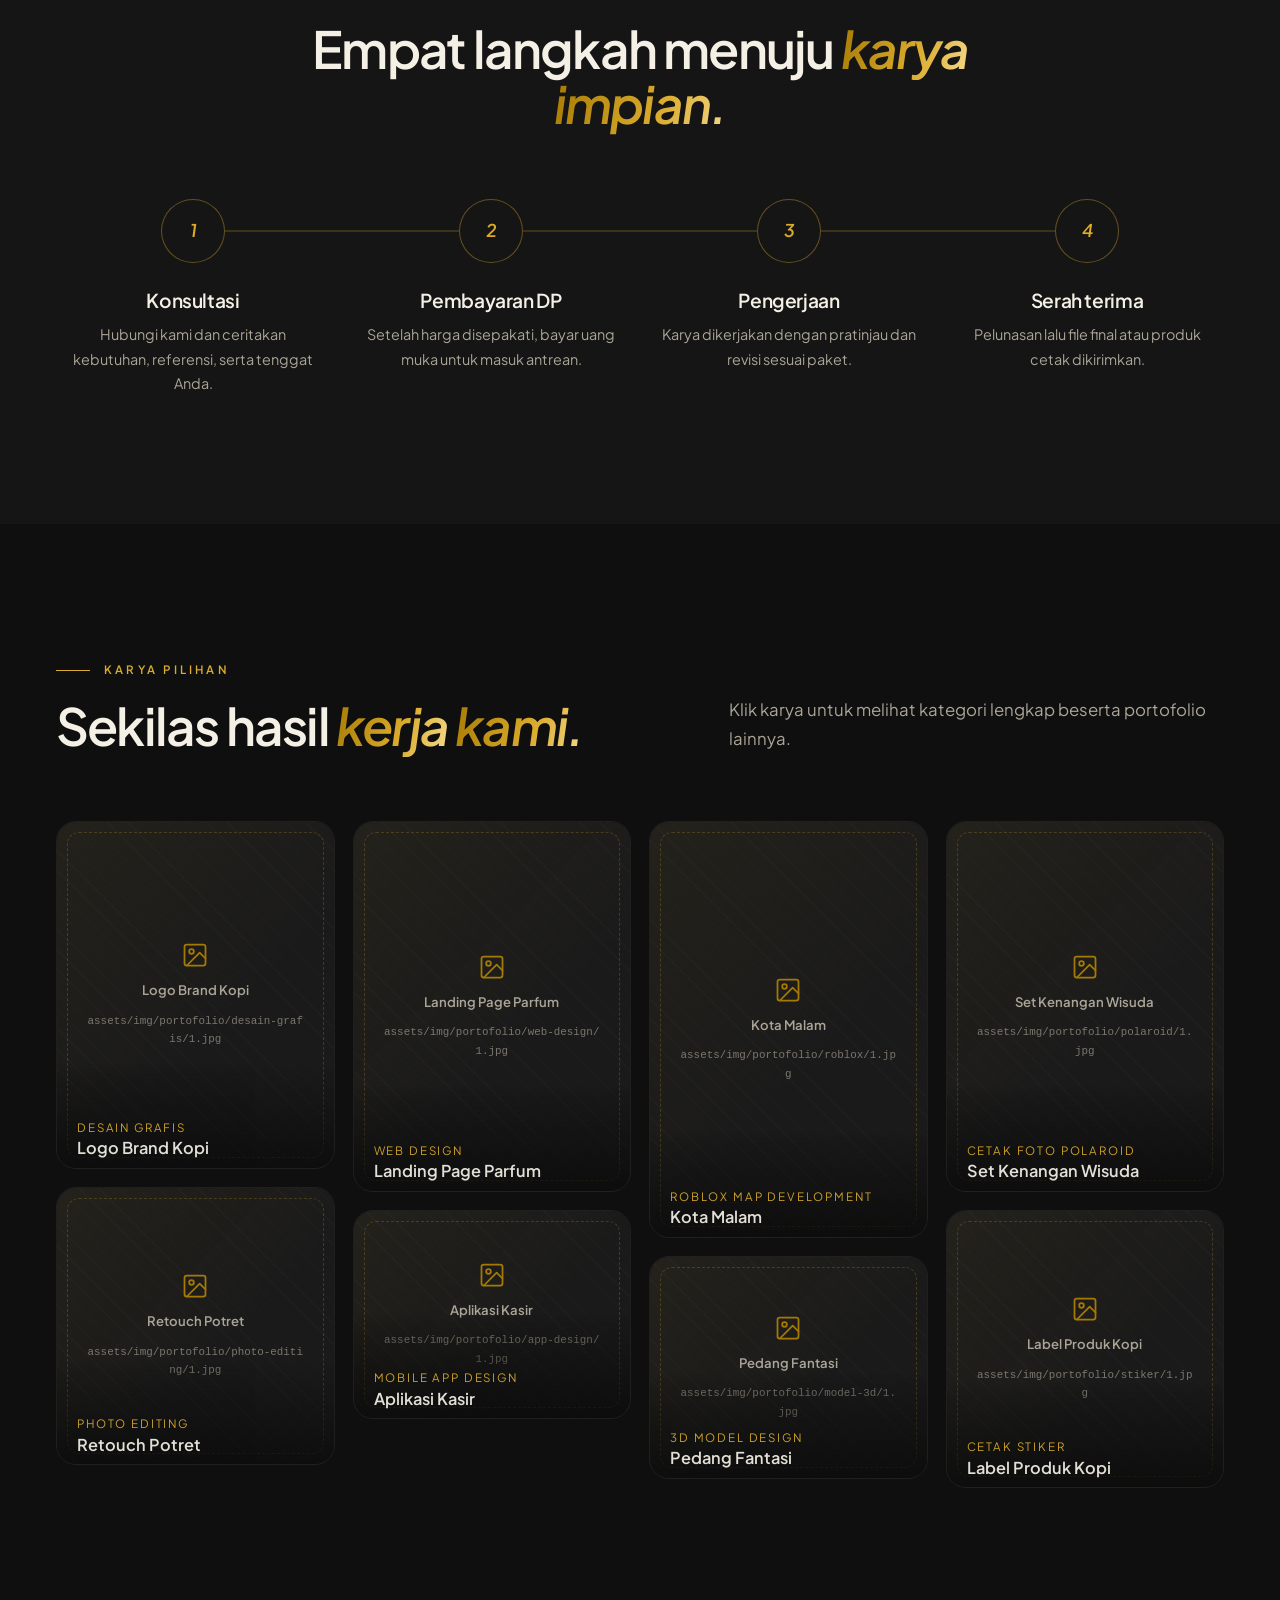
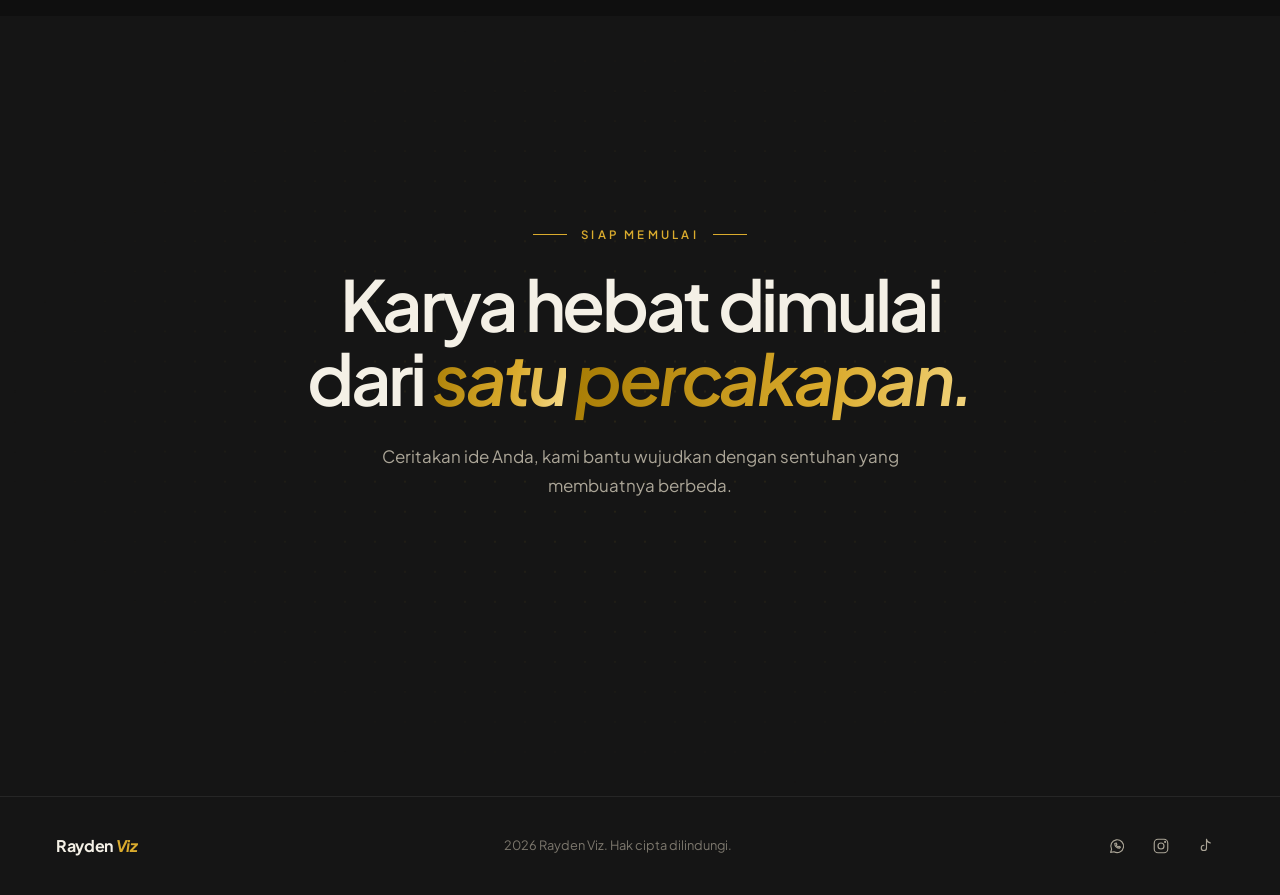
==== commit 09668af5: "foldering index" ====
--- a/index.html
+++ b/index.html
@@ -104,7 +104,7 @@
           <p class="eyebrow" data-reveal>Mengapa Rayden Viz</p>
           <h2 class="section-title" data-split>Kualitas yang terasa, <em class="text-gold">bukan sekadar terlihat.</em></h2>
           <p class="section-lead" data-reveal style="--d:200ms">Kami percaya karya yang baik lahir dari proses yang jujur, komunikasi yang jelas, dan ketelitian di setiap piksel.</p>
-          <a class="link-arrow" href="tos.html" data-reveal style="--d:300ms">Baca syarat layanan <svg class="icon" viewBox="0 0 24 24" fill="none" stroke="currentColor" stroke-width="1.5" stroke-linecap="round"><path d="M5 12h14"/><path d="M13 6l6 6-6 6"/></svg></a>
+          <a class="link-arrow" href="tos/" data-reveal style="--d:300ms">Baca syarat layanan <svg class="icon" viewBox="0 0 24 24" fill="none" stroke="currentColor" stroke-width="1.5" stroke-linecap="round"><path d="M5 12h14"/><path d="M13 6l6 6-6 6"/></svg></a>
         </div>
 
         <div class="why-list" id="whyList"></div>
